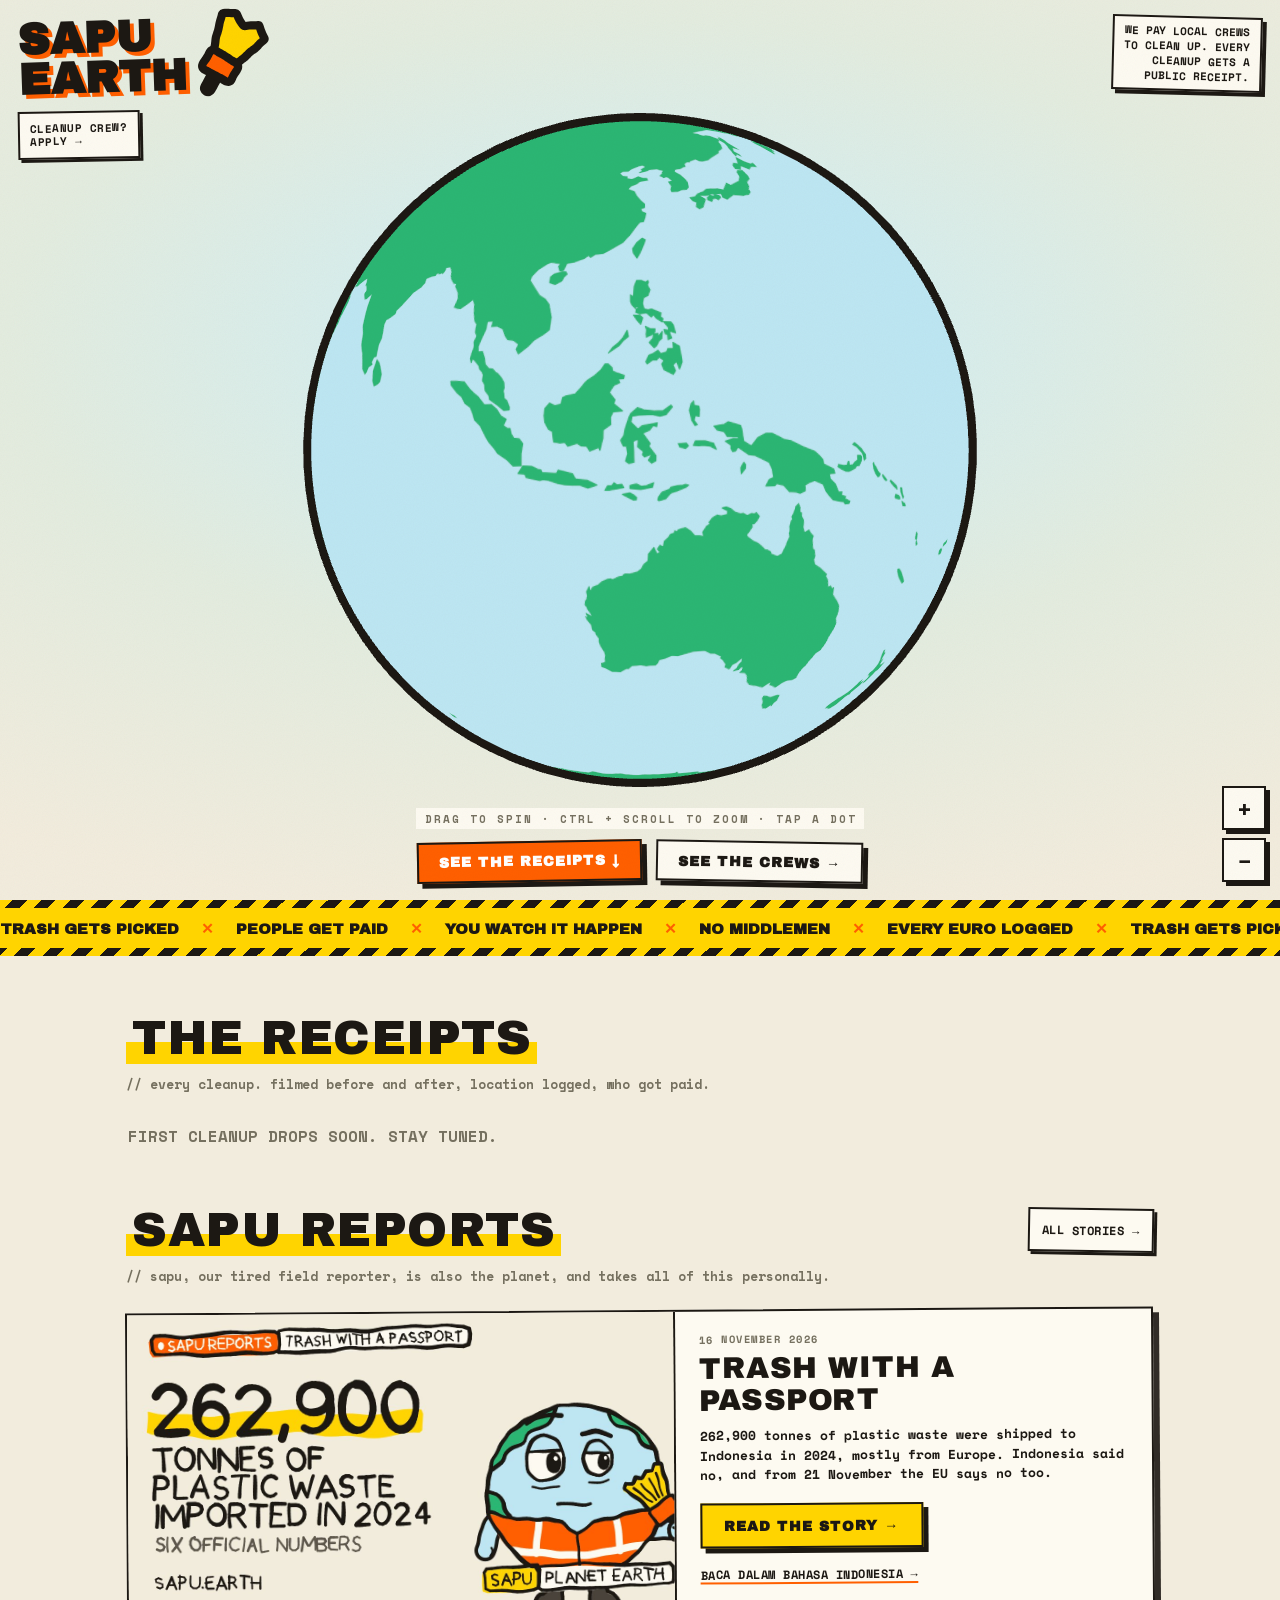
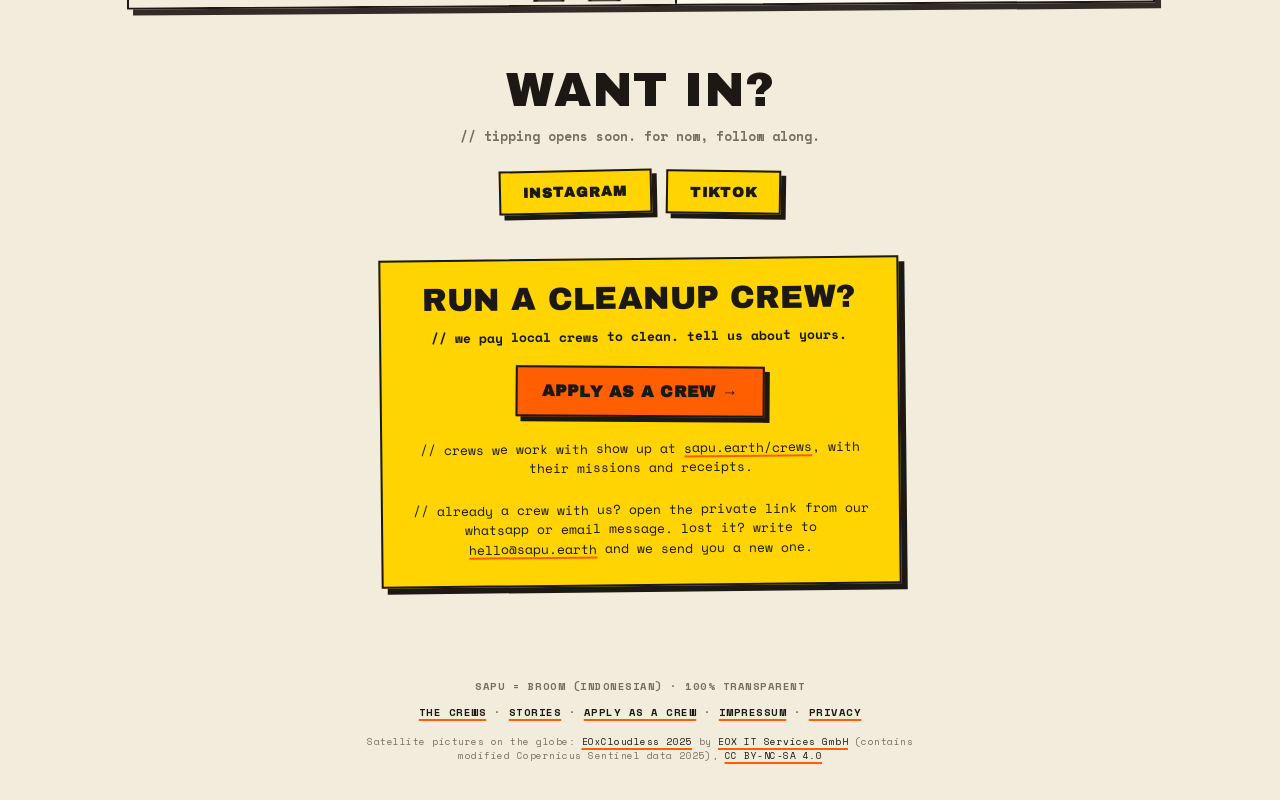
==== index.html @ a479d66e "sapu.earth as of 2026-11-19" ====
<!doctype html>
<html lang="en">
<head>
<meta charset="utf-8">
<meta name="viewport" content="width=device-width, initial-scale=1">
<title>Sapu Earth</title>
<meta name="description" content="Trash gets picked. People get paid. You watch it happen.">
<meta property="og:title" content="SAPU EARTH">
<meta property="og:description" content="Trash gets picked. People get paid. You watch it happen.">
<meta property="og:type" content="website">
<meta property="og:url" content="https://sapu.earth">
<!-- The link preview's picture (Marcus said 'Yes, build all 9' on 2026-11-16): the broom of the profile pictures, square,
     so a small card (summary). /apply/, /crews and /missions use the same file. A new picture needs a new file name:
     WhatsApp keeps a preview by its address. -->
<meta property="og:image" content="https://sapu.earth/site/social/sapu-earth-mark.png">
<meta property="og:image:width" content="1024">
<meta property="og:image:height" content="1024">
<meta property="og:image:alt" content="Sapu Earth's logo, a hand-drawn yellow broom">
<meta name="twitter:card" content="summary">
<link rel="icon" href="site/brand/sapu-sketch/favicon-32.png" sizes="32x32" type="image/png">
<link rel="icon" href="site/brand/sapu-sketch/favicon.svg" type="image/svg+xml">
<link rel="apple-touch-icon" href="site/brand/sapu-sketch/apple-touch-icon.png">
<link rel="stylesheet" href="site/fonts.css">
<link rel="stylesheet" href="site/styles.css">
</head>
<body>

<!-- ===== Screen 1: the globe IS the pitch ===== -->
<header class="hero">
  <div id="globe" aria-hidden="true"></div>

  <div class="hero-top">
    <div class="hero-brand">
      <div class="logo">SAPU<br>EARTH</div>
      <a class="crew-link" href="/apply/">CLEANUP CREW?<br>APPLY →</a>
    </div>
    <div class="tag-demo" id="demoPill" hidden>SAMPLE DATA.<br>FIRST CLEANUP SOON</div>
    <!-- What Sapu Earth does, in words on the first screen, and the page's heading (Marcus said 'Yes, build all 9' on
         2026-11-16). The words are the approved Instagram caption's. If samples ever show again, SAMPLE DATA takes this
         corner back (.pitch in site/styles.css). A space before each <br>, so the words stay apart where the line
         breaks do not count, as in the page's plain text. -->
    <h1 class="pitch">WE PAY LOCAL CREWS <br>TO CLEAN UP. EVERY <br>CLEANUP GETS A <br>PUBLIC RECEIPT.</h1>
  </div>

  <div class="hero-bottom">
    <!-- Satellite map (site/app.js, satellite map): shown while the map is, with a short credit that links to EOX's
         full credit in the footer (#credits), which the licence asks for. /impressum/#privacy says when the pictures
         load from EOX. Change them together. -->
    <div class="sat" id="satBar" hidden>
      <button type="button" class="sat-btn" id="satBack">↑ BACK TO THE GLOBE</button>
      <p class="sat-note sat-err" id="satErr" hidden>THE SATELLITE PICTURES DID NOT LOAD. TRY AGAIN LATER.</p>
      <p class="sat-credit">satellite <a href="#credits">© EOX · Copernicus Sentinel-2</a></p>
    </div>
    <p class="tap-hint" id="tapHint">drag to spin · tap a dot</p>
    <div class="legend" id="legend" hidden>
      <span id="lgOpen"><i class="mpin-tag mpin-open"><svg class="gl" viewBox="0 0 16 16" aria-hidden="true"><path d="M5 7h6c2 1.5 2.6 4.5 1.4 6.6-.5.8-1.2 1.2-2 1.2H5.6c-.8 0-1.5-.4-2-1.2C2.4 11.5 3 8.5 5 7z"/><path d="M6.6 7l.7-2h1.4l.7 2M7.3 5L5.6 3M8.7 5l1.7-2" fill="none" stroke="currentColor" stroke-width="1.6" stroke-linecap="round" stroke-linejoin="round"/></svg>#</i>OPEN</span>
      <span id="lgFunded"><i class="mpin-tag mpin-funded"><svg class="gl" viewBox="0 0 16 16" aria-hidden="true"><g transform="rotate(35 8 8)"><rect x="7.1" y=".6" width="1.8" height="8.2" rx=".9"/><path fill-rule="evenodd" d="M5.4 8.2h5.2l1.8 6.2H3.6zM5.2 9.9h5.6v.9H5.2z"/></g></svg>#</i>FUNDED</span>
      <span id="lgDot"><i class="lg-dot"></i>CLEANED</span>
    </div>
    <!-- The stats count approved receipts only. They stay hidden until there is one to count (site/app.js, stats), so the
         first screen never says 0 KG REMOVED next to a funded mission; a failed load shows ? instead (Marcus said 'Yes,
         build all 9' on 2026-11-16). -->
    <div class="stats" id="stats" hidden>
      <div class="stat"><strong data-stat="kg">0</strong><span>kg removed</span></div>
      <div class="stat"><strong data-stat="events">0</strong><span>cleanups</span></div>
      <div class="stat"><strong data-stat="paid">€0</strong><span>funded</span></div>
    </div>
    <!-- The ways on (docs/upload-flow.md, Homepage): SEE THE RECEIPTS and SEE THE CREWS in one row from the start, also
         next to the samples, without JavaScript and when the data failed to load (Marcus decided on 2026-11-11). /crews
         always answers honestly, with its own empty state while no crew is listed. On a phone each link takes two lines
         (.cue-2 in site/styles.css). SEE THE RECEIPTS goes to the top of <main> (2026-11-16): NEXT UP while a mission is
         listed, so it no longer skips the missions, and THE RECEIPTS when none is. -->
    <div class="cues">
      <a class="scroll-cue" href="#main">SEE THE <span class="cue-2">RECEIPTS&nbsp;↓</span></a>
      <a class="scroll-cue cue-crews" id="crewsCue" href="/crews">SEE THE <span class="cue-2">CREWS&nbsp;→</span></a>
    </div>
  </div>

  <div class="zoomctl">
    <button id="zin" aria-label="Zoom in">+</button>
    <button id="zout" aria-label="Zoom out">−</button>
  </div>
</header>

<!-- ===== Hazard ticker ===== -->
<div class="ticker" aria-hidden="true">
  <div class="ticker-track" id="tickerTrack">
    <span>TRASH GETS PICKED</span><span>PEOPLE GET PAID</span><span>YOU WATCH IT HAPPEN</span><span>NO MIDDLEMEN</span><span>EVERY EURO LOGGED</span>
    <span>TRASH GETS PICKED</span><span>PEOPLE GET PAID</span><span>YOU WATCH IT HAPPEN</span><span>NO MIDDLEMEN</span><span>EVERY EURO LOGGED</span>
  </div>
</div>

<!-- ===== Screen 2: receipts ===== -->
<main id="main">
  <section class="nextup" id="nextup" hidden>
    <div class="sec-head">
      <h2><mark>NEXT UP</mark></h2>
      <a class="all-link" id="nextupAll" href="/missions" hidden>ALL MISSIONS →</a>
    </div>
    <p class="sub">// dirty spots posted by local crews. funded = it happens. open = waiting for funding.</p>
    <div class="cards" id="mcards"></div>
  </section>

  <section class="receipts" id="receipts">
    <h2><mark>THE RECEIPTS</mark></h2>
    <p class="sub">// every cleanup. filmed before and after, location logged, who got paid.</p>
    <div class="cards" id="cards">
      <p class="loading">loading cleanups…</p>
    </div>
  </section>

  <!-- Sapu Reports (docs/stories.md): the newest story, so a visitor who comes from the Instagram bio link finds the
       stories here and not only in the footer (Marcus said 'Yes, add it' on 2026-11-16). Plain HTML, no script, so it
       shows with or without the receipts' data. A new story takes this card's place; ALL STORIES lists them all. -->
  <section class="reports" id="reports">
    <div class="sec-head">
      <h2><mark>SAPU REPORTS</mark></h2>
      <a class="all-link" href="/stories/">ALL STORIES →</a>
    </div>
    <p class="sub">// sapu, our tired field reporter, is also the planet, and takes all of this personally.</p>
    <article class="report">
      <a class="report-pic" href="/stories/trash-with-a-passport/"><img src="/stories/trash-with-a-passport/img/card-en.jpg" width="1200" height="630" loading="lazy" alt="262,900 tonnes of plastic waste imported in 2024. Sapu, a tired cartoon planet in a high-vis vest, looks on."></a>
      <div class="report-text">
        <p class="report-date">16 NOVEMBER 2026</p>
        <h3>TRASH WITH A PASSPORT</h3>
        <p class="report-lede">262,900 tonnes of plastic waste were shipped to Indonesia in 2024, mostly from Europe. Indonesia said no, and from 21 November the EU says no too.</p>
        <a class="btn" href="/stories/trash-with-a-passport/">READ THE STORY →</a>
        <p class="report-id"><a href="/stories/trash-with-a-passport/id/" hreflang="id" lang="id">BACA DALAM BAHASA INDONESIA →</a></p>
      </div>
    </article>
  </section>

  <section class="cta">
    <h2>WANT IN?</h2>
    <p class="sub">// tipping opens soon. for now, follow along.</p>
    <!-- Instagram first: it has the posts (Marcus said 'Yes, build all 9' on 2026-11-16, also for dropping the dashed
         TIPPING SOON box, which looked like a broken button; the line above still says tipping opens soon) -->
    <div class="socials">
      <a class="btn" href="https://www.instagram.com/sapu.earth" rel="noopener">INSTAGRAM</a>
      <a class="btn" href="https://www.tiktok.com/@sapu.earth" rel="noopener">TIKTOK</a>
    </div>
    <div class="crew-cta">
      <h3>RUN A CLEANUP CREW?</h3>
      <p>// we pay local crews to clean. tell us about yours.</p>
      <a class="btn btn-apply" href="/apply/">APPLY AS A CREW →</a>
      <p class="crew-back crew-list">// crews we work with show up at <a href="/crews">sapu.earth/crews</a>, with their missions and receipts.</p>
      <p class="crew-back">// already a crew with us? open the private link from our whatsapp or email message. lost it? write to <a href="mailto:hello@sapu.earth">hello@sapu.earth</a> and we send you a new one.</p>
    </div>
  </section>
</main>

<footer>
  <p>SAPU = BROOM (INDONESIAN) · 100% TRANSPARENT</p>
  <p class="foot-apply"><a href="/crews">THE CREWS</a><span id="footMissions" hidden> · <a href="/missions">THE MISSIONS</a></span> · <a href="/stories/">STORIES</a> · <a href="/apply/">APPLY AS A CREW</a> · <a href="/impressum/">IMPRESSUM</a> · <a href="/impressum/#privacy">PRIVACY</a></p>
  <p class="foot-credit" id="credits">Satellite pictures on the globe: <a href="https://cloudless.eox.at" rel="noopener" target="_blank">EOxCloudless 2025</a> by <a href="https://maps.eox.at" rel="noopener" target="_blank">EOX IT Services GmbH</a> (contains modified Copernicus Sentinel data 2025), <a href="https://creativecommons.org/licenses/by-nc-sa/4.0/" rel="noopener" target="_blank">CC BY-NC-SA 4.0</a></p>
</footer>

<div id="post" class="post-overlay" hidden></div>

<script src="site/vendor/globe.gl-2.32.0.min.js"></script>
<script src="site/app.js"></script>
</body>
</html>
---- site/fonts.css ----
/* Self-hosted web fonts: no page asks Google (or anyone else) for them.
   Archivo Black 400 (v23), Barlow 600 and 800 (v13), Space Mono 400 and 700 (v17), taken on 2026-11-05
   from the Google Fonts css2 API for family=Archivo+Black&family=Barlow:wght@600;800&family=Space+Mono:wght@400;700.
   The blocks are Google's, in Google's order (latin-ext before latin) with the same unicode-range, so a
   browser downloads only the files the text on the page needs. Only src points here instead.
   Keep single weights: Archivo Black exists only at 400, and the logo, stamps and links use its
   synthesized bold. A newer font version gets new file names, because browsers keep these files for hours.
   License: SIL Open Font License 1.1, see fonts/OFL-ArchivoBlack.txt, fonts/OFL-Barlow.txt and
   fonts/OFL-SpaceMono.txt. */
/* latin-ext */
@font-face {
  font-family: 'Archivo Black';
  font-style: normal;
  font-weight: 400;
  font-display: swap;
  src: url(fonts/archivo-black-v23-latin-ext-400.woff2) format('woff2');
  unicode-range: U+0100-02BA, U+02BD-02C5, U+02C7-02CC, U+02CE-02D7, U+02DD-02FF, U+0304, U+0308, U+0329, U+1D00-1DBF, U+1E00-1E9F, U+1EF2-1EFF, U+2020, U+20A0-20AB, U+20AD-20C4, U+2113, U+2C60-2C7F, U+A720-A7FF;
}
/* latin */
@font-face {
  font-family: 'Archivo Black';
  font-style: normal;
  font-weight: 400;
  font-display: swap;
  src: url(fonts/archivo-black-v23-latin-400.woff2) format('woff2');
  unicode-range: U+0000-00FF, U+0131, U+0152-0153, U+02BB-02BC, U+02C6, U+02DA, U+02DC, U+0304, U+0308, U+0329, U+2000-206F, U+20AC, U+2122, U+2191, U+2193, U+2212, U+2215, U+FEFF, U+FFFD;
}
/* vietnamese */
@font-face {
  font-family: 'Barlow';
  font-style: normal;
  font-weight: 600;
  font-display: swap;
  src: url(fonts/barlow-v13-vietnamese-600.woff2) format('woff2');
  unicode-range: U+0102-0103, U+0110-0111, U+0128-0129, U+0168-0169, U+01A0-01A1, U+01AF-01B0, U+0300-0301, U+0303-0304, U+0308-0309, U+0323, U+0329, U+1EA0-1EF9, U+20AB;
}
/* latin-ext */
@font-face {
  font-family: 'Barlow';
  font-style: normal;
  font-weight: 600;
  font-display: swap;
  src: url(fonts/barlow-v13-latin-ext-600.woff2) format('woff2');
  unicode-range: U+0100-02BA, U+02BD-02C5, U+02C7-02CC, U+02CE-02D7, U+02DD-02FF, U+0304, U+0308, U+0329, U+1D00-1DBF, U+1E00-1E9F, U+1EF2-1EFF, U+2020, U+20A0-20AB, U+20AD-20C4, U+2113, U+2C60-2C7F, U+A720-A7FF;
}
/* latin */
@font-face {
  font-family: 'Barlow';
  font-style: normal;
  font-weight: 600;
  font-display: swap;
  src: url(fonts/barlow-v13-latin-600.woff2) format('woff2');
  unicode-range: U+0000-00FF, U+0131, U+0152-0153, U+02BB-02BC, U+02C6, U+02DA, U+02DC, U+0304, U+0308, U+0329, U+2000-206F, U+20AC, U+2122, U+2191, U+2193, U+2212, U+2215, U+FEFF, U+FFFD;
}
/* vietnamese */
@font-face {
  font-family: 'Barlow';
  font-style: normal;
  font-weight: 800;
  font-display: swap;
  src: url(fonts/barlow-v13-vietnamese-800.woff2) format('woff2');
  unicode-range: U+0102-0103, U+0110-0111, U+0128-0129, U+0168-0169, U+01A0-01A1, U+01AF-01B0, U+0300-0301, U+0303-0304, U+0308-0309, U+0323, U+0329, U+1EA0-1EF9, U+20AB;
}
/* latin-ext */
@font-face {
  font-family: 'Barlow';
  font-style: normal;
  font-weight: 800;
  font-display: swap;
  src: url(fonts/barlow-v13-latin-ext-800.woff2) format('woff2');
  unicode-range: U+0100-02BA, U+02BD-02C5, U+02C7-02CC, U+02CE-02D7, U+02DD-02FF, U+0304, U+0308, U+0329, U+1D00-1DBF, U+1E00-1E9F, U+1EF2-1EFF, U+2020, U+20A0-20AB, U+20AD-20C4, U+2113, U+2C60-2C7F, U+A720-A7FF;
}
/* latin */
@font-face {
  font-family: 'Barlow';
  font-style: normal;
  font-weight: 800;
  font-display: swap;
  src: url(fonts/barlow-v13-latin-800.woff2) format('woff2');
  unicode-range: U+0000-00FF, U+0131, U+0152-0153, U+02BB-02BC, U+02C6, U+02DA, U+02DC, U+0304, U+0308, U+0329, U+2000-206F, U+20AC, U+2122, U+2191, U+2193, U+2212, U+2215, U+FEFF, U+FFFD;
}
/* vietnamese */
@font-face {
  font-family: 'Space Mono';
  font-style: normal;
  font-weight: 400;
  font-display: swap;
  src: url(fonts/space-mono-v17-vietnamese-400.woff2) format('woff2');
  unicode-range: U+0102-0103, U+0110-0111, U+0128-0129, U+0168-0169, U+01A0-01A1, U+01AF-01B0, U+0300-0301, U+0303-0304, U+0308-0309, U+0323, U+0329, U+1EA0-1EF9, U+20AB;
}
/* latin-ext */
@font-face {
  font-family: 'Space Mono';
  font-style: normal;
  font-weight: 400;
  font-display: swap;
  src: url(fonts/space-mono-v17-latin-ext-400.woff2) format('woff2');
  unicode-range: U+0100-02BA, U+02BD-02C5, U+02C7-02CC, U+02CE-02D7, U+02DD-02FF, U+0304, U+0308, U+0329, U+1D00-1DBF, U+1E00-1E9F, U+1EF2-1EFF, U+2020, U+20A0-20AB, U+20AD-20C4, U+2113, U+2C60-2C7F, U+A720-A7FF;
}
/* latin */
@font-face {
  font-family: 'Space Mono';
  font-style: normal;
  font-weight: 400;
  font-display: swap;
  src: url(fonts/space-mono-v17-latin-400.woff2) format('woff2');
  unicode-range: U+0000-00FF, U+0131, U+0152-0153, U+02BB-02BC, U+02C6, U+02DA, U+02DC, U+0304, U+0308, U+0329, U+2000-206F, U+20AC, U+2122, U+2191, U+2193, U+2212, U+2215, U+FEFF, U+FFFD;
}
/* vietnamese */
@font-face {
  font-family: 'Space Mono';
  font-style: normal;
  font-weight: 700;
  font-display: swap;
  src: url(fonts/space-mono-v17-vietnamese-700.woff2) format('woff2');
  unicode-range: U+0102-0103, U+0110-0111, U+0128-0129, U+0168-0169, U+01A0-01A1, U+01AF-01B0, U+0300-0301, U+0303-0304, U+0308-0309, U+0323, U+0329, U+1EA0-1EF9, U+20AB;
}
/* latin-ext */
@font-face {
  font-family: 'Space Mono';
  font-style: normal;
  font-weight: 700;
  font-display: swap;
  src: url(fonts/space-mono-v17-latin-ext-700.woff2) format('woff2');
  unicode-range: U+0100-02BA, U+02BD-02C5, U+02C7-02CC, U+02CE-02D7, U+02DD-02FF, U+0304, U+0308, U+0329, U+1D00-1DBF, U+1E00-1E9F, U+1EF2-1EFF, U+2020, U+20A0-20AB, U+20AD-20C4, U+2113, U+2C60-2C7F, U+A720-A7FF;
}
/* latin */
@font-face {
  font-family: 'Space Mono';
  font-style: normal;
  font-weight: 700;
  font-display: swap;
  src: url(fonts/space-mono-v17-latin-700.woff2) format('woff2');
  unicode-range: U+0000-00FF, U+0131, U+0152-0153, U+02BB-02BC, U+02C6, U+02DA, U+02DC, U+0304, U+0308, U+0329, U+2000-206F, U+20AC, U+2122, U+2191, U+2193, U+2212, U+2215, U+FEFF, U+FFFD;
}
---- site/styles.css ----
/* ===== SAPU EARTH: daylight paper x hi-vis x thermal receipt ===== */
/* No glass. No glow. Hard shadows, solid borders, paper and tape. */
:root {
  --page: #f2ecdd;     /* warm paper page */
  --paper: #fdfaf1;    /* receipt / chip paper */
  --ink: #1c1813;
  --dim: #75705f;
  --hivis: #ff5f00;    /* safety orange */
  --tape: #ffd400;     /* hazard yellow */
  --clean: #007a3d;    /* safety green: a cleaned spot (site/app.js CLEAN) */
  --sky: #cdeef7;      /* daylight tint behind the planet */
  --rule: #d8d0bb;     /* dashed receipt rules */
  --font-display: "Archivo Black", "Arial Black", sans-serif;
  --font-body: "Barlow", system-ui, sans-serif;
  --font-mono: "Space Mono", ui-monospace, monospace;
  /* Paper, never darkened (Marcus said 'Yes, build all 9' on 2026-11-16): a browser that darkens websites by itself
     (Chrome's auto dark on Android) turned the ink text on the yellow buttons white, about 1.4:1. Every page loads
     this file. */
  color-scheme: only light;
}
* { box-sizing: border-box; margin: 0; padding: 0; }
html { scroll-behavior: smooth; }
body {
  background: var(--page);
  color: var(--ink);
  font-family: var(--font-body);
  font-weight: 600;
  overflow-x: hidden;
}
/* print grain over everything */
body::after {
  content: ""; position: fixed; inset: 0; z-index: 2147483647; pointer-events: none;
  opacity: .05; mix-blend-mode: multiply;
  background-image: url('data:image/svg+xml,<svg xmlns="http://www.w3.org/2000/svg" width="140" height="140"><filter id="n"><feTurbulence type="fractalNoise" baseFrequency="0.9" numOctaves="2"/></filter><rect width="140" height="140" filter="url(%23n)"/></svg>');
}
h1, h2 { font-family: var(--font-display); font-weight: 400; letter-spacing: .5px; }

/* ===== hero ===== */
.hero {
  position: relative; height: 100vh; height: 100svh; min-height: 540px; overflow: hidden;
  background: radial-gradient(ellipse 90% 65% at 50% 38%, var(--sky) 0%, #e3ecdf 55%, var(--page) 100%);
}
/* isolation: the mission tags' z-indexes (globe.gl sets 1..N by depth) stay inside the globe,
   so the zoom buttons, stats and SEE THE RECEIPTS always draw above them and get the taps.
   touch-action: a finger on a mission tag acts as on the planet (site/app.js, one finger on the globe): a swipe up
   or down scrolls the page, a drag across holds the planet, where the browser took the drag for itself before */
#globe { position: absolute; inset: 0; isolation: isolate; touch-action: pan-y; }
#globe canvas { outline: none; }

.hero-top {
  position: absolute; top: 0; left: 0; right: 0; z-index: 2;
  display: flex; align-items: flex-start; justify-content: space-between; gap: 12px;
  padding: max(16px, env(safe-area-inset-top)) 18px 0;
  pointer-events: none;
}
.logo {
  font-family: var(--font-display);
  font-size: clamp(26px, 6vw, 44px);
  line-height: .92;
  color: var(--ink);
  text-shadow: 4px 4px 0 var(--hivis);
  transform: rotate(-2deg);
}
/* The broom leans on the title, on the homepage and on the small title of every other page: the same broom as the
   tab icon, so the page shows its logo too. CSS draws it, so the title still reads "SAPU EARTH" to a screen reader and
   no page changes. brand/sapu-sketch/broom.svg is the small mark cut to its drawing (824 x 996). Width and height are
   both set, so it needs no aspect-ratio (Safari before 15). */
.logo { position: relative; display: inline-block; padding-right: 1.9em; }
.logo::after {
  content: ""; position: absolute; right: 0; bottom: -.04em;
  width: 1.655em; height: 2em;
  background: url("brand/sapu-sketch/broom.svg") no-repeat center / contain;
}
/* On a phone narrower than 360 px the title stands alone, as it did before the broom: there the broom would push the
   language switch of the crew pages (/apply/, /upload/) off the screen and wrap the SAMPLE DATA note to a third line. */
@media (max-width: 359px) {
  .logo { padding-right: 0; }
  .logo::after { display: none; }
}
/* the way in for crews, on the first screen: under the logo, above the globe */
.hero-brand { display: flex; flex-direction: column; align-items: flex-start; gap: 14px; }
.crew-link {
  pointer-events: auto; display: inline-block;
  font-family: var(--font-mono); font-size: 11px; font-weight: 700; letter-spacing: .5px; line-height: 1.2;
  color: var(--ink); text-decoration: none;
  background: var(--paper); border: 2px solid var(--ink); box-shadow: 3px 3px 0 var(--ink);
  padding: 9px 10px; transform: rotate(-1deg);
}
.crew-link:hover, .crew-link:focus-visible { background: var(--tape); }
.crew-link:focus-visible { outline: 3px solid var(--ink); outline-offset: 3px; }
.tag-demo {
  font-family: var(--font-mono); font-size: 11px; font-weight: 700; line-height: 1.35;
  text-align: right; color: var(--ink);
  background: var(--tape); border: 2px solid var(--ink);
  box-shadow: 4px 4px 0 var(--ink);
  padding: 6px 10px; transform: rotate(1.5deg);
}
/* What Sapu Earth does, as the page's h1, where SAMPLE DATA stood (index.html; Marcus said 'Yes, build all 9' on
   2026-11-16): the same small box and tilt, on paper. While SAMPLE DATA shows, it has the corner. */
.pitch {
  margin: 0; font-family: var(--font-mono); font-size: 11px; font-weight: 700; letter-spacing: 0; line-height: 1.35;
  text-align: right; color: var(--ink);
  background: var(--paper); border: 2px solid var(--ink);
  box-shadow: 4px 4px 0 var(--ink);
  padding: 6px 10px; transform: rotate(1.5deg);
}
#demoPill:not([hidden]) ~ .pitch { display: none; }
/* solid boxes over the globe, as the stats and the legend: a tap on them never reaches a tag or dot hidden underneath
   (the hero's top takes no taps, and a click on the pitch's words opened mission #2's tag behind it, 2026-11-17) */
.tag-demo, .pitch { pointer-events: auto; }

.hero-bottom {
  position: absolute; left: 0; right: 0; bottom: 0; z-index: 2;
  display: flex; flex-direction: column; align-items: center; gap: 12px;
  padding: 0 14px max(18px, env(safe-area-inset-bottom));
  pointer-events: none;
}
/* The tap hint stands on a strip of paper, so the globe's outline passes behind its words, never through them. The
   outline's place follows the hero's height and the stack's does not, so no one place for the hint is clear of it at
   every size (measured on 2026-11-17 from 320x460 to 2560x1600: with the stats row hidden the outline crossed it on
   short phones and laptops, with the row shown on tall phones, tablets and big screens). On paper the grey words also
   read where they lie on the green land. It still takes no taps, so a drag that starts on it spins the globe; a
   mission tag that meets it fades (tidy in site/app.js) and a receipt's dot under it takes no click there (onStrip),
   so a click on its words opens nothing hidden under it. The right padding is less by the letter-spacing after the
   last letter. Below 360 px wide the letters stand closer, so it keeps to one line (it left PIN alone on a second line
   at 320 px). With a mouse the hint is longer (⌘ + SCROLL TO ZOOM, or CTRL + ...), so in a narrow window its letters
   stand closer sooner: one line from 349 px wide with ⌘ and from 370 px with CTRL. Should it wrap all the same (a
   larger text setting), it wraps only after a dot (app.js keeps each part's words together), as evenly as the dots
   allow. */
.tap-hint {
  font-family: var(--font-mono); font-size: 11px; font-weight: 700; letter-spacing: 2px; text-transform: uppercase; color: var(--dim); text-align: center;
  background: var(--paper); padding: 3px 7px 2px 9px; text-wrap: balance;
}
@media (max-width: 400px) { .tap-hint { letter-spacing: 1px; padding-right: 8px; } }
@media (max-width: 359px) { .tap-hint { letter-spacing: 0; padding-right: 9px; } }
@media (pointer: fine) and (max-width: 469px) { .tap-hint { letter-spacing: 1px; padding-right: 8px; } }
@media (pointer: fine) and (max-width: 421px) { .tap-hint { letter-spacing: 0; padding-right: 9px; } }
/* solid boxes over the globe: a tap on them never reaches a tag or dot hidden underneath. Each stat is a box of its
   own: the gaps between them are the globe's, so a dot seen there is there to tap (site/app.js, hidden) */
.hero-bottom .legend, .hero-bottom .stat { pointer-events: auto; }
.stats { display: flex; gap: 10px; width: 100%; max-width: 560px; }
.stats[hidden] { display: none; }
/* Above 640 px wide + and - stand at the bottom right, beside the stats row. Up to 700 px wide the row keeps 112 px
   narrower than its room, so its third stat ends clear of + and of its reach (at 641 px + covered 17 px of it, 2026-11-18) */
@media (min-width: 641px) {
  .stats { max-width: min(560px, calc(100% - 112px)); }
}
.stat {
  flex: 1; text-align: center; padding: 10px 6px 11px;
  background: var(--paper); border: 2px solid var(--ink);
  box-shadow: 4px 4px 0 rgba(28, 24, 19, .9);
}
.stat strong { display: block; font-family: var(--font-display); font-size: clamp(19px, 5.5vw, 32px); color: var(--hivis); line-height: 1.1; }
.stat span { font-family: var(--font-mono); font-size: 10px; font-weight: 700; letter-spacing: 1px; text-transform: uppercase; color: var(--dim); }
.scroll-cue {
  pointer-events: auto; text-decoration: none;
  font-family: var(--font-display); font-size: 14px; letter-spacing: 1px;
  color: #fff; background: var(--hivis);
  border: 2px solid var(--ink); box-shadow: 5px 5px 0 var(--ink);
  padding: 11px 20px 10px; transform: rotate(-1deg);
  transition: transform .1s ease, box-shadow .1s ease;
}
.scroll-cue:hover { transform: rotate(-1deg) translate(-2px, -2px); box-shadow: 7px 7px 0 var(--ink); }
.scroll-cue:active { transform: rotate(-1deg) translate(2px, 2px); box-shadow: 2px 2px 0 var(--ink); }
/* SEE THE RECEIPTS and SEE THE CREWS in one row (.cues in index.html), on the first screen from the start, the samples
   included. Both are .scroll-cue, so they step aside on the satellite map with the other boxes; the second is paper,
   tilted the other way, so the first screen keeps one loud button. On a phone each takes two lines. */
.cues { display: flex; justify-content: center; align-items: stretch; gap: 14px; max-width: 100%; }
.cues .scroll-cue { text-align: center; }
.cues .scroll-cue:focus-visible { outline: 3px solid var(--ink); outline-offset: 3px; }
.cue-crews { color: var(--ink); background: var(--paper); transform: rotate(1deg); }
.cue-crews:hover { background: var(--tape); transform: rotate(1deg) translate(-2px, -2px); }
.cue-crews:active { transform: rotate(1deg) translate(2px, 2px); }
@media (max-width: 479px) {
  .cues .scroll-cue { line-height: 1.15; padding: 9px 16px 8px; }
  .cues .cue-2 { display: block; }
}
/* the two-line row is 13 px taller than SEE THE RECEIPTS on one line: on a short phone (320x568) the boxes above it stand
   8 px apart instead of 12, so the tap hint keeps clear of the zoom buttons */
@media (max-width: 479px) and (max-height: 600px) {
  .hero-bottom { gap: 8px; }
}

/* ===== hazard ticker ===== */
.ticker {
  overflow: hidden; background: var(--tape); padding: 10px 0;
  border-top: 8px solid; border-bottom: 8px solid;
  border-image: repeating-linear-gradient(-45deg, var(--ink) 0 10px, var(--tape) 10px 20px) 8;
}
.ticker-track {
  display: inline-flex; gap: 0; white-space: nowrap;
  animation: slide 26s linear infinite;
  font-family: var(--font-display); font-size: 15px; color: var(--ink);
}
.ticker-track span { display: inline-block; }
.ticker-track span::after { content: "✕"; margin: 0 22px; color: var(--hivis); }
@keyframes slide { from { transform: translateX(0); } to { transform: translateX(-50%); } }

/* ===== receipts ===== */
main { max-width: 1060px; margin: 0 auto; padding: 56px 16px 24px; }
.receipts h2, .nextup h2, .reports h2, .cta h2 { font-size: clamp(30px, 6.5vw, 48px); color: var(--ink); }
.receipts h2 mark, .nextup h2 mark, .reports h2 mark { background: linear-gradient(0deg, var(--tape) 0 42%, transparent 42%); color: var(--ink); padding: 0 6px; }
.nextup { margin-bottom: 36px; }
/* NEXT UP's head: the title, and ALL MISSIONS once its cards are real (site/app.js, the ways on), a paper tag like the
   crew link on the first screen */
.sec-head { display: flex; flex-wrap: wrap; align-items: center; justify-content: space-between; gap: 10px 16px; }
.all-link {
  display: inline-flex; align-items: center; min-height: 44px; padding: 0 12px;
  font-family: var(--font-mono); font-size: 12px; font-weight: 700; letter-spacing: .5px; color: var(--ink); text-decoration: none;
  background: var(--paper); border: 2px solid var(--ink); box-shadow: 3px 3px 0 var(--ink); transform: rotate(1deg);
}
.all-link[hidden] { display: none; }
.all-link:hover, .all-link:focus-visible { background: var(--tape); }
.all-link:focus-visible { outline: 3px solid var(--ink); outline-offset: 3px; }
.sub { font-family: var(--font-mono); font-size: 13px; font-weight: 700; color: var(--dim); margin: 10px 0 24px; }
.cards {
  display: flex; gap: 20px; overflow-x: auto; padding: 6px 2px 26px;
  scroll-snap-type: x mandatory; -webkit-overflow-scrolling: touch;
}
.cards::-webkit-scrollbar { height: 8px; }
.cards::-webkit-scrollbar-thumb { background: #c9c0a8; }
.loading { font-family: var(--font-mono); font-weight: 700; color: var(--dim); }

/* --- the receipt --- */
.card {
  position: relative; flex: 0 0 262px; scroll-snap-align: start;
  background: var(--paper); color: var(--ink);
  font-family: var(--font-mono);
  border: 1px solid #e3dcc6;
  box-shadow: 6px 6px 0 rgba(28, 24, 19, .9);
  transform: rotate(-.6deg);
  margin-bottom: 12px;
  cursor: pointer;
}
.card:nth-child(even) { transform: rotate(.7deg); }
.card:hover { transform: rotate(0) translateY(-3px); }
/* perforated sawtooth bottom */
.card::after {
  content: ""; position: absolute; left: 0; right: 0; bottom: -9px; height: 10px;
  background:
    linear-gradient(135deg, var(--paper) 50%, transparent 50%) 0 0 / 14px 10px repeat-x,
    linear-gradient(-135deg, var(--paper) 50%, transparent 50%) 7px 0 / 14px 10px repeat-x;
}
.card.flash { outline: 4px solid var(--hivis); outline-offset: 3px; }

.r-head {
  text-align: center; padding: 12px 12px 8px;
  font-weight: 700; font-size: 14px; letter-spacing: 2px;
}
.r-head span { display: block; font-size: 9.5px; letter-spacing: 3px; color: var(--dim); margin-top: 2px; }

.ba { display: grid; grid-template-columns: 1fr 1fr; height: 128px; border-top: 2px dashed var(--rule); border-bottom: 2px dashed var(--rule); }
.ba > div { position: relative; overflow: hidden; }
.ba img { width: 100%; height: 100%; object-fit: cover; display: block; filter: saturate(.9) contrast(1.05); }
.ba .ph {
  width: 100%; height: 100%; display: grid; place-items: center;
  background: repeating-linear-gradient(45deg, #ece5d2 0 8px, #e2dac4 8px 16px);
  color: #9a927c; font-size: 9px; font-weight: 700; letter-spacing: 1px;
}
.ba .b { border-right: 2px dashed var(--rule); }
.ba .tag {
  position: absolute; bottom: 6px; left: 50%; transform: translateX(-50%);
  font-size: 9px; font-weight: 700; letter-spacing: 2px; padding: 2px 7px;
  background: var(--ink); color: var(--paper);
}

.r-rows { padding: 10px 14px 4px; font-size: 12px; }
.r-rows > div { display: flex; justify-content: space-between; gap: 8px; padding: 3px 0; }
.r-rows dt { color: var(--dim); font-weight: 400; white-space: nowrap; }
.r-rows dt::after { content: " ·············"; letter-spacing: -1px; color: var(--rule); }
.r-rows dd { font-weight: 700; text-align: right; }
.r-total { border-top: 2px dashed var(--rule); margin-top: 6px; padding-top: 7px !important; font-size: 15px; }
.r-total dd { color: var(--hivis); }
.r-rows .r-sub { padding-left: 12px; font-size: 11px; }
.r-rows .r-sub dt::after { content: " ·······"; }
/* a mission receipt's crew numbers in local money, set apart from the euro rows */
.r-rows .r-local { border-top: 1px dashed var(--rule); margin-top: 4px; padding-top: 6px; }
.r-rows .r-total + .r-local { border-top: 0; margin-top: 0; padding-top: 3px; }
/* NEXT UP cards and mission posts (mMoney in site/app.js): a short leader on the total row, so ASKING IDR 3,000,000 fits
   a 262 px card on one line, and a money amount that does not fit next to its label goes under it, on the right */
.mcard .r-total dt::after, .mpost .r-total dt::after { content: " ····"; }
.mcard .r-total, .mcard .r-sub, .mpost .r-total, .mpost .r-sub { flex-wrap: wrap; }
.mcard .r-total dd, .mcard .r-sub dd, .mpost .r-total dd, .mpost .r-sub dd { margin-left: auto; }

.r-note { text-align: center; font-size: 10px; font-weight: 700; letter-spacing: 1px; padding: 8px 10px 2px; }
.barcode {
  height: 30px; margin: 10px 18px 4px;
  background: repeating-linear-gradient(90deg, var(--ink) 0 2px, transparent 2px 5px, var(--ink) 5px 6px, transparent 6px 11px, var(--ink) 11px 14px, transparent 14px 17px);
}
.r-id { text-align: center; font-size: 9px; letter-spacing: 2px; color: var(--dim); padding-bottom: 14px; }

/* A receipt card's stamp sits on the photos, clear of the BEFORE and AFTER tags at their foot (2026-11-16: at 148 px they
   cut through it) and of ▶ VIDEO and MISSION #12 at their head (at 96 px its corner touched ▶ VIDEO; 102 px leaves about
   5 px to ▶ VIDEO and 12 px to BEFORE on the 262 px card). NEXT UP cards and posts set their own top. */
.stamp {
  position: absolute; top: 102px; left: 50%; z-index: 1;
  transform: translateX(-50%) rotate(-11deg);
  font-family: var(--font-display); font-size: 20px; letter-spacing: 2px;
  color: var(--hivis); border: 3px solid var(--hivis); padding: 2px 10px;
  opacity: .9; mix-blend-mode: multiply;
}
.stamp-ok { color: #1a7a3a; border-color: #1a7a3a; }
.stamp-open { color: var(--ink); border-color: var(--ink); border-style: dashed; }

/* --- a mission: a receipt for a cleanup that has not happened yet --- */
.mcard::before {
  content: ""; display: block; height: 8px;
  background: repeating-linear-gradient(-45deg, var(--ink) 0 8px, var(--tape) 8px 16px);
}
.mcard-funded::before { background: var(--ink); }
.m-head { font-family: var(--font-display); font-weight: 400; font-size: 22px; letter-spacing: 1px; line-height: 1.1; }
.m-head span { font-family: var(--font-mono); font-weight: 700; margin-top: 4px; }
.ba-now { grid-template-columns: 1fr; }
.ba-now .tag { left: 8px; transform: none; }
.mcard .stamp { top: 150px; left: auto; right: 10px; transform: rotate(-9deg); }
.m-task {
  font-size: 11px; line-height: 1.4; padding: 6px 14px 0; color: var(--ink);
  white-space: pre-wrap; overflow-wrap: anywhere;
  display: -webkit-box; -webkit-line-clamp: 3; -webkit-box-orient: vertical; overflow: hidden;
}
.mis-tag {
  position: absolute; top: 60px; left: 8px; z-index: 2;
  font-size: 9px; font-weight: 700; letter-spacing: 1.5px; padding: 3px 7px;
  background: var(--tape); color: var(--ink); border: 2px solid var(--ink);
}

/* ===== Sapu Reports: the newest story (docs/stories.md), on paper like the receipts. Its share picture on top on a
   phone, beside the words on a wider screen. WANT IN? follows it (the three steps that stood here went on 2026-11-16;
   their promise, filmed and located, is in THE RECEIPTS' line). ===== */
.reports { margin: 30px 0 48px; }
.report {
  display: grid; background: var(--paper); color: var(--ink);
  border: 2px solid var(--ink); box-shadow: 6px 6px 0 rgba(28, 24, 19, .9);
  transform: rotate(-.4deg);
}
.report-pic { display: block; border-bottom: 2px solid var(--ink); }
.report-pic img { display: block; width: 100%; height: auto; }
.report-pic:focus-visible { outline: 3px solid var(--ink); outline-offset: 3px; }
.report-text { padding: 16px 18px 20px; font-family: var(--font-mono); }
.report-date { font-size: 10.5px; font-weight: 700; letter-spacing: 1.5px; color: var(--dim); }
.report h3 { font-family: var(--font-display); font-weight: 400; font-size: clamp(22px, 5.5vw, 30px); line-height: 1.05; letter-spacing: .5px; margin: 6px 0 10px; }
.report-lede { font-size: 13px; line-height: 1.5; margin-bottom: 18px; }
.report-id { margin-top: 18px; font-size: 12px; font-weight: 700; letter-spacing: .5px; }
.report-id a { color: var(--ink); text-decoration-color: var(--hivis); text-decoration-thickness: 2px; text-underline-offset: 3px; }
@media (min-width: 900px) {
  .report { grid-template-columns: 1.15fr 1fr; }
  /* when the words stand taller than the picture, the picture's own paper (PAPER in sapu-sketch.html) fills the column */
  .report-pic { display: flex; align-items: center; background: #f2ecdd; border-bottom: 0; border-right: 2px solid var(--ink); }
  .report-text { align-self: center; padding: 20px 24px; }
}

/* ===== cta / footer ===== */
.cta { text-align: center; padding: 10px 0 48px; }
.socials { display: flex; flex-wrap: wrap; gap: 14px; justify-content: center; }
.btn {
  text-decoration: none; display: inline-block;
  font-family: var(--font-display); font-size: 14px; letter-spacing: 1px;
  color: var(--ink); background: var(--tape);
  border: 2px solid var(--ink); box-shadow: 5px 5px 0 var(--ink);
  padding: 13px 22px 12px;
  transition: transform .1s ease, box-shadow .1s ease;
}
.btn:nth-child(1) { transform: rotate(-1.2deg); }
.btn:nth-child(2) { transform: rotate(.8deg); }
.btn:hover { transform: translate(-2px, -2px); box-shadow: 7px 7px 0 var(--ink); }
footer { text-align: center; padding: 20px 16px 38px; }
footer p { font-family: var(--font-mono); font-size: 10.5px; font-weight: 700; letter-spacing: 1.5px; color: var(--dim); }
footer .foot-apply { margin-top: 10px; }
/* EOX's credit for the satellite pictures; the map's own line (.sat-credit) links here */
footer .foot-credit { margin: 14px auto 0; max-width: 560px; font-size: 9.5px; letter-spacing: .5px; line-height: 1.5; font-weight: 400; }
footer a { color: var(--ink); text-decoration-color: var(--hivis); text-decoration-thickness: 2px; text-underline-offset: 3px; }
/* with THE MISSIONS in the line (site/app.js, the ways on) a phone would break APPLY AS A CREW in two: each link keeps to
   one line then. While it is hidden the line wraps as it always did. */
footer .foot-apply:has(#footMissions:not([hidden])) a { white-space: nowrap; }

/* ===== partner crew call to action ===== */
.crew-cta {
  max-width: 520px; margin: 44px auto 0; padding: 22px 16px 26px;
  background: var(--tape); border: 2px solid var(--ink); box-shadow: 6px 6px 0 var(--ink);
  transform: rotate(-.6deg);
}
.crew-cta h3 { font-family: var(--font-display); font-weight: 400; font-size: clamp(22px, 6vw, 32px); line-height: 1.05; letter-spacing: .5px; color: var(--ink); }
.crew-cta p { font-family: var(--font-mono); font-size: 13px; font-weight: 700; color: var(--ink); margin: 10px 0 20px; }
.btn.btn-apply { background: var(--hivis); color: var(--ink); font-size: 16px; padding: 15px 24px 14px; transform: rotate(1deg); }
.btn.btn-apply:hover { transform: rotate(1deg) translate(-2px, -2px); }
.crew-cta .crew-back { font-weight: 400; margin: 22px 0 0; line-height: 1.5; }
.crew-cta .crew-back a { color: var(--ink); text-decoration-color: var(--hivis); text-decoration-thickness: 2px; text-underline-offset: 3px; }

/* ===== zoom buttons ===== */
/* only the buttons take taps, each with a reach 4 px past its edge (.zoomctl button::after), which meets the other's
   about the middle of the gap between them: a finger just beside one still presses it (site/app.js, hidden) */
.zoomctl {
  position: absolute; right: 14px; bottom: max(18px, env(safe-area-inset-bottom)); z-index: 3;
  display: flex; flex-direction: column; gap: 8px; pointer-events: none;
}
@media (max-width: 640px) {
  .zoomctl { bottom: auto; top: 44%; right: 10px; }
}
.zoomctl button {
  pointer-events: auto; width: 44px; height: 44px; font-family: var(--font-display); font-size: 20px;
  color: var(--ink); background: var(--paper);
  border: 2px solid var(--ink); box-shadow: 4px 4px 0 var(--ink); cursor: pointer;
  transition: transform .1s ease, box-shadow .1s ease;
}
.zoomctl button:hover { transform: translate(-1px, -1px); box-shadow: 5px 5px 0 var(--ink); }
/* A button's reach: 4 px past its edge, its shadow included. With the gap between + and - taking no taps, Chrome no
   longer gave a finger in the gap or just beside a button to the button (Chrome, 2026-11-18). */
.zoomctl button, .sat-btn { position: relative; }
.zoomctl button::after, .sat-btn::after { content: ""; position: absolute; inset: -6px; }
.zoomctl button:active { transform: translate(2px, 2px); box-shadow: 1px 1px 0 var(--ink); }
/* "ctrl + scroll to zoom" (⌘ on a Mac): shows for a moment when a plain wheel scrolls the page over the globe */
.wheel-hint {
  position: absolute; left: 50%; top: 50%; z-index: 2;
  transform: translate(-50%, -50%) rotate(-1deg);
  font-family: var(--font-mono); font-size: 12px; font-weight: 700; letter-spacing: 1.5px; text-transform: uppercase;
  white-space: nowrap; color: var(--ink); background: var(--paper);
  border: 2px solid var(--ink); box-shadow: 4px 4px 0 var(--ink); padding: 8px 12px 7px;
  pointer-events: none; opacity: 0; transition: opacity .2s ease;
  -webkit-user-select: none; user-select: none; /* unseen, its words joined a long press's selection on a mission tag (iOS) */
}
.wheel-hint.on { opacity: 1; }

/* ===== satellite map (site/app.js, satellite map) ===== */
/* Behind the globe canvas inside #globe (its stacking context): the canvas fades out over it. Tiles are placed by
   a transform from their corners; marks are receipts (green dot, then a see-through area) and mission areas.
   The background, for tiles still on their way, is about the colour of the sea in the pictures. */
.satmap { position: absolute; inset: 0; z-index: -1; overflow: hidden; pointer-events: none; background: #1c3448; }
.satmap[hidden] { display: none; }
.sat-tiles { position: absolute; inset: 0; z-index: 0; }   /* the tiles' levels stack in here, under the marks */
.sat-tile { position: absolute; left: 0; top: 0; opacity: 0; transition: opacity .3s ease; }
.sat-tile.on { opacity: 1; }
.sat-tile.now { transition: none; }   /* a picture the browser already had: no fade (site/app.js, pump) */
.sat-tile i { position: absolute; left: 0; top: 0; transform-origin: 0 0; background-size: 256px 256px; background-repeat: no-repeat; }
.sat-pt, .sat-ms { position: absolute; left: 0; top: 0; border-radius: 50%; }
.sat-pt { box-sizing: content-box; border: 2px solid #fff; background: var(--clean); box-shadow: 0 0 0 1.5px rgba(28, 24, 19, .85); }
.sat-ms { border: 2px dashed var(--ink); background: rgba(255, 212, 0, .3); }
.sat-ms-funded { border-color: var(--tape); background: rgba(28, 24, 19, .3); }
/* BACK TO THE GLOBE and EOX's credit, while the map shows. Only the boxes take taps: the bar is wider than its button,
   and the credit's words stand on the map, so a mark seen beside them is there to tap (site/app.js, hidden); the
   button reaches 4 px past its edge (.sat-btn::after, with the zoom buttons) */
.sat { pointer-events: none; display: flex; flex-direction: column; align-items: center; gap: 6px; max-width: 560px; }
.sat-btn, .sat-note, .sat-credit a { pointer-events: auto; }
.sat[hidden], .sat-note[hidden] { display: none; }
.sat-btn {
  min-height: 44px; padding: 10px 16px 9px; cursor: pointer;
  font-family: var(--font-display); font-size: 13px; letter-spacing: 1px; color: var(--ink);
  background: var(--tape); border: 2px solid var(--ink); box-shadow: 4px 4px 0 var(--ink); transform: rotate(-1deg);
  transition: transform .1s ease, box-shadow .1s ease;
}
.sat-btn:hover { transform: rotate(-1deg) translate(-1px, -1px); box-shadow: 5px 5px 0 var(--ink); }
.sat-btn:active { transform: rotate(-1deg) translate(2px, 2px); box-shadow: 1px 1px 0 var(--ink); }
.sat-btn:focus-visible { outline: 3px solid var(--ink); outline-offset: 3px; }
.sat-note {
  font-family: var(--font-mono); font-size: 10px; font-weight: 700; line-height: 1.35; text-align: center; color: var(--ink);
  background: rgba(253, 250, 241, .88); padding: 3px 7px;
}
.sat-note a { color: var(--ink); text-underline-offset: 2px; }
.sat-err { color: var(--paper); background: var(--ink); letter-spacing: .5px; }
/* one short line under BACK TO THE GLOBE: the full credit is in the footer (#credits) */
.sat-credit { font-family: var(--font-mono); font-size: 9.5px; font-weight: 700; letter-spacing: .5px; color: #fff; text-shadow: 0 1px 2px rgba(0, 0, 0, .8); }
.sat-credit a { color: inherit; text-underline-offset: 2px; }
/* Zoomed into the satellite map the page's own boxes step aside so the map has the screen: they fade (map-on),
   then leave the layout (map-gone), so BACK TO THE GLOBE drops to the bottom. Zoomed far out they come back
   (site/app.js, setUi). The logo and the zoom buttons stay. */
.crew-link, .tag-demo, .pitch, .tap-hint, .legend, .stats { transition: opacity .25s ease; }
.scroll-cue { transition: transform .1s ease, box-shadow .1s ease, opacity .25s ease; }
.hero.map-on :is(.crew-link, .tag-demo, .pitch, .tap-hint, .legend, .stats, .scroll-cue) { opacity: 0; pointer-events: none; }
.hero.map-on .stat { pointer-events: none; }   /* each stat takes taps of its own (.hero-bottom .stat) */
.hero.map-gone :is(.tap-hint, .legend, .stats, .scroll-cue) { display: none; }
.hero.map-gone :is(.crew-link, .tag-demo, .pitch) { visibility: hidden; }
/* the row of SEE THE RECEIPTS and SEE THE CREWS leaves the layout too, so it adds no gap under BACK TO THE GLOBE */
.hero.map-gone .cues { display: none; }
/* While they are away, one finger moves the globe and the map every way: nothing on the first screen scrolls the
   page or pulls it to refresh (setUi does the same for the globe's canvas). BACK TO THE GLOBE or zooming far
   out gives the page back. */
.hero.map-on { touch-action: none; }
/* The homepage never reloads on a pull down at its top: a finger there is on the globe, trying to turn it.
   (Only the homepage has a .hero; the root's value is the one browsers use, body's is for older Chrome.) */
html:has(.hero), html:has(.hero) body { overscroll-behavior-y: contain; }

/* ===== globe pin tooltip ===== */
.scene-tooltip { pointer-events: none; }
/* a finger has no hover: no preview flashes under it before the post opens */
.by-touch .scene-tooltip { display: none !important; }
/* nor over the tap hint's words: a receipt's dot hidden under its strip shows no preview and no hand there, and a click
   there opens nothing (site/app.js, onStrip) */
#globe.on-strip .scene-tooltip { display: none !important; }
#globe.on-strip canvas.clickable { cursor: auto; }
.tip {
  font-family: var(--font-mono); font-size: 11px; font-weight: 700; color: var(--ink);
  background: var(--paper); border: 2px solid var(--ink); box-shadow: 5px 5px 0 var(--ink);
  padding: 8px 10px; max-width: 220px;
}
.tip span { display: block; font-size: 9px; letter-spacing: 1.5px; color: var(--dim); margin-top: 6px; }
.tip-ba { display: flex; gap: 4px; margin-top: 6px; }
.tip-ba img { width: 96px; height: 60px; object-fit: cover; display: block; }
.tip-ph {
  width: 96px; height: 60px; display: grid; place-items: center; font-style: normal;
  font-size: 8px; letter-spacing: 1px; color: #9a927c;
  background: repeating-linear-gradient(45deg, #ece5d2 0 8px, #e2dac4 8px 16px);
}

/* ===== mission pins + legend ===== */
/* open = hazard yellow tag, funded = ink tag with a paper rim, cleaned = safety green dot on a white rim */
/* site/app.js (TAG_H, PTR, tagW) assumes this box and its 6px pointer. Keep them in sync. */
.mpin-tag {
  font-family: var(--font-mono); font-size: 11px; font-weight: 700; font-style: normal;
  line-height: 1; letter-spacing: .5px; white-space: nowrap;
  padding: 3px 5px 2px; border: 2px solid var(--ink); box-shadow: 2px 2px 0 var(--ink);
  background: var(--tape); color: var(--ink);
}
.mpin-funded { background: var(--ink); color: var(--tape); border-color: var(--paper); }
/* the trash bag (open) or broom (funded) that opens a mission tag, in the tag's text colour */
.mpin-tag .gl { display: inline-block; width: .9em; height: .9em; vertical-align: -.1em; margin-right: 3px; fill: currentColor; }
/* the tag stands on a little ink stem; its tip is the mission's spot */
.mpin { width: 0; height: 0; pointer-events: none; }
.mpin .mpin-tag {
  position: absolute; left: 0; bottom: 9px;
  transform: translateX(-50%) rotate(-3deg);
  pointer-events: auto; cursor: pointer;
  transition: opacity .15s ease;
}
.mpin .mpin-funded { transform: translateX(-50%) rotate(2deg); }
/* the tap target: at least 44 by 44 px, centred on the tag, as wide as the tag. The glyph made tags 13 px
   wider, so this no longer adds 7 px at each side: a tag takes the same room as before, and a receipt dot
   beside it keeps its taps (a finger tap close to a tag goes to the tag anyway, Chrome's touch adjustment) */
.mpin .mpin-tag::before {
  content: ""; position: absolute; left: 50%; top: 50%;
  width: max(44px, calc(100% + 1px)); height: 44px; transform: translate(-50%, -50%);
}
/* a tag that would touch another near the rim of the globe fades out until it has room (site/app.js, tidy) */
.mpin.mpin-off .mpin-tag { opacity: 0; pointer-events: none; }
/* With a mouse, the pointer over a mission that still waits for its cleanup (open or funded) is the broom: the visitor
   holds it. The picture is the small mark mirrored, bristles up and to the left, on a paper rim that shows on the dark
   satellite map too (assets/brand/sapu-sketch/render.mjs pointer); its tip, 5 px in from the corner, is the point that
   clicks. A browser that takes no picture keeps the hand. The tag answers with one short sweep: site/app.js sets
   .mpin-sweep when a mouse comes onto the tag and takes it off when the sweep has ended, so the sweep is not cut short
   when the tag moves from under the pointer for a moment. No broom and no sweep for a finger. */
@media (hover: hover) and (pointer: fine) {
  .mpin .mpin-tag {
    cursor: url("brand/sapu-sketch/broom-pointer-32.png") 5 5, pointer;
    cursor: -webkit-image-set(url("brand/sapu-sketch/broom-pointer-32.png") 1x, url("brand/sapu-sketch/broom-pointer-64.png") 2x) 5 5, pointer;
    cursor: image-set(url("brand/sapu-sketch/broom-pointer-32.png") 1x, url("brand/sapu-sketch/broom-pointer-64.png") 2x) 5 5, pointer;
  }
  .mpin .mpin-tag.mpin-sweep { animation: mpin-sweep .7s ease-in-out; }
  .mpin .mpin-funded.mpin-sweep { animation-name: mpin-sweep-funded; }
}
/* two strokes of the broom push the tag left and right; it ends where it stood (the rotate of .mpin .mpin-tag) */
@keyframes mpin-sweep {
  0%, 100% { transform: translateX(-50%) rotate(-3deg); }
  20% { transform: translateX(calc(-50% + 4px)) rotate(4deg); }
  45% { transform: translateX(calc(-50% - 3px)) rotate(-8deg); }
  70% { transform: translateX(calc(-50% + 2px)) rotate(1deg); }
}
@keyframes mpin-sweep-funded {
  0%, 100% { transform: translateX(-50%) rotate(2deg); }
  20% { transform: translateX(calc(-50% + 4px)) rotate(8deg); }
  45% { transform: translateX(calc(-50% - 3px)) rotate(-4deg); }
  70% { transform: translateX(calc(-50% + 2px)) rotate(5deg); }
}
.mpin .mpin-tag::after {
  content: ""; position: absolute; left: 50%; top: calc(100% + 2px); margin-left: -5px;
  border: 5px solid transparent; border-top: 6px solid var(--ink); border-bottom: 0;
}
.mtip {
  display: none; position: absolute; left: 0; bottom: 40px; transform: translateX(-50%);
  width: max-content; max-width: 200px; pointer-events: none;
}
@media (hover: hover) {
  .mpin .mpin-tag:hover { transform: translateX(-50%) rotate(0) scale(1.12); }
  .mpin-tag:hover + .mtip { display: block; }
}

.legend {
  display: flex; flex-wrap: wrap; justify-content: center; align-items: center; gap: 4px 12px;
  font-family: var(--font-mono); font-size: 10px; font-weight: 700; letter-spacing: 1px; color: var(--ink);
  background: var(--paper); border: 2px solid var(--ink); box-shadow: 3px 3px 0 var(--ink);
  padding: 4px 10px; margin-top: -4px;
}
.legend[hidden] { display: none; }
.legend span { display: inline-flex; align-items: center; gap: 5px; white-space: nowrap; }
.legend span[hidden] { display: none; }
.legend .mpin-tag { font-size: 9px; padding: 2px 4px 1px; box-shadow: 1px 1px 0 var(--ink); }
.legend .mpin-funded { border-color: var(--ink); }
.lg-dot {
  width: 12px; height: 12px; border-radius: 50%; margin: 0 4px;
  background: var(--clean); box-shadow: 0 0 0 2px #fff, 0 0 0 3.5px var(--ink), 1.5px 1.5px 0 3.5px var(--ink);
}

/* ===== post lightbox ===== */
body.post-open { overflow: hidden; }
.post-overlay[hidden] { display: none; }
.post-overlay {
  position: fixed; inset: 0; z-index: 1000;
  background: rgba(28, 24, 19, .72);
  display: grid; place-items: center; padding: 18px;
  overflow-y: auto;
}
.post-paper {
  position: relative; width: min(420px, 100%); max-height: calc(100vh - 36px); overflow-y: auto;
  background: var(--paper); color: var(--ink); font-family: var(--font-mono);
  box-shadow: 8px 8px 0 rgba(0, 0, 0, .85); transform: rotate(-.4deg);
  padding-bottom: 4px;
}
.post-close {
  position: sticky; top: 8px; float: right; margin: 8px 10px 0 0; z-index: 2;
  width: 34px; height: 34px; font-family: var(--font-mono); font-weight: 700; font-size: 15px;
  background: var(--ink); color: var(--paper); border: 2px solid var(--ink); cursor: pointer;
}
.post-stamp { top: 110px; font-size: 26px; }
.post-media { border-top: 2px dashed var(--rule); border-bottom: 2px dashed var(--rule); }
.post-media .pm { position: relative; }
.post-media .pm + .pm { border-top: 2px dashed var(--rule); }
.post-media img { width: 100%; max-height: 300px; object-fit: cover; display: block; filter: saturate(.9) contrast(1.05); }
.post-media .ph {
  height: 170px; display: grid; place-items: center;
  background: repeating-linear-gradient(45deg, #ece5d2 0 8px, #e2dac4 8px 16px);
  color: #9a927c; font-size: 10px; font-weight: 700; letter-spacing: 2px;
}
.post-media .tag {
  position: absolute; bottom: 8px; left: 10px;
  font-size: 10px; font-weight: 700; letter-spacing: 2px; padding: 3px 8px;
  background: var(--ink); color: var(--paper);
}
.post-clips { display: flex; flex-wrap: wrap; gap: 8px; padding: 10px 14px 0; }
.post-clips a { font-size: 11px; font-weight: 700; color: var(--hivis); }
.post-actions { display: flex; flex-wrap: wrap; justify-content: center; gap: 10px; padding: 8px 14px 2px; }
.post-media .pm-video video { width: 100%; max-height: 520px; display: block; background: #000; }
/* a video's tag is a caption above the player, so it never covers the player's controls (site/app.js videoBox) */
.post-media .pm-video .tag { position: static; display: inline-block; margin: 8px 10px 6px; }
.post-notes { font-size: 12px; line-height: 1.45; padding: 8px 14px 0; overflow-wrap: anywhere; white-space: pre-wrap; }
.vid-tag {
  position: absolute; top: 60px; right: 8px; z-index: 2;
  font-size: 9px; font-weight: 700; letter-spacing: 1.5px; padding: 3px 7px;
  background: var(--hivis); color: #fff; border: 2px solid var(--ink);
}
/* a NEXT UP card's head is taller: the badge sits on its NOW picture, as on a receipt card */
.mcard .vid-tag { top: 70px; }
.post-link {
  font-family: var(--font-display); font-size: 12px; letter-spacing: 1px;
  background: var(--tape); color: var(--ink);
  border: 2px solid var(--ink); box-shadow: 4px 4px 0 var(--ink); cursor: pointer;
  padding: 9px 16px 8px; max-width: 100%; overflow-wrap: anywhere;
}
.post-link:active { transform: translate(2px, 2px); box-shadow: 1px 1px 0 var(--ink); }
/* ALL MISSIONS under the buttons of a real mission post, ALL CLEANED MISSIONS under those of a cleaned mission's receipt:
   a plain line, quieter than SHARE, 44 px tall */
.post-all { text-align: center; font-size: 11px; font-weight: 700; letter-spacing: 1px; }
.post-all a {
  display: inline-flex; align-items: center; min-height: 44px; padding: 0 10px; color: var(--ink);
  text-decoration: underline; text-decoration-color: var(--hivis); text-decoration-thickness: 2px; text-underline-offset: 3px;
}
/* COMMENTS ON INSTAGRAM or TIKTOK in a receipt post (site/app.js commentsRow): a plain link, 44 px or more. The arrow is
   a flex item of its own, whose leading space collapses, so gap keeps it apart from the words. */
.post-comments { padding: 12px 14px 0; text-align: center; }
.post-cbtn { display: inline-flex; align-items: center; justify-content: center; min-height: 44px; max-width: 100%; padding: 9px 16px 8px; gap: 6px;
  font-family: var(--font-display); font-size: 12px; letter-spacing: 1px; color: var(--ink); text-decoration: none;
  background: var(--paper); border: 2px solid var(--ink); box-shadow: 4px 4px 0 var(--ink); overflow-wrap: anywhere; }
.post-cbtn:active { transform: translate(2px, 2px); box-shadow: 1px 1px 0 var(--ink); }
.post-cline { font-size: 11px; line-height: 1.45; color: var(--dim); padding: 6px 0 0; overflow-wrap: anywhere; }
/* SAY TERIMA KASIH under the photos of a receipt post (site/app.js thanksRow): as wide as the post, 44 px or more;
   once tapped a green stamp. No transition or animation, so reduced motion needs no rule. */
.post-thanks { padding: 12px 14px 0; }
.thanks-btn { display: block; width: 100%; min-height: 44px; padding: 10px 14px 9px; cursor: pointer;
  font-family: var(--font-display); font-size: 15px; letter-spacing: 1px; color: var(--ink); background: var(--hivis);
  border: 2px solid var(--ink); box-shadow: 4px 4px 0 var(--ink); overflow-wrap: anywhere; }
.thanks-btn:active { transform: translate(2px, 2px); box-shadow: 1px 1px 0 var(--ink); }
.thanks-btn.thanks-done, .thanks-btn.thanks-done:active { cursor: default; color: var(--clean); background: var(--paper); border: 3px solid var(--clean); box-shadow: none; transform: rotate(-1deg); }
.thanks-line { font-size: 11px; line-height: 1.45; color: var(--dim); padding: 6px 0 0; overflow-wrap: anywhere; }

/* mission post */
.mpost::before {
  content: ""; display: block; height: 10px;
  background: repeating-linear-gradient(-45deg, var(--ink) 0 10px, var(--tape) 10px 20px);
}
.mpost-funded::before { background: var(--ink); }
/* chooser for a globe tag that stands for several missions */
.mchooser { width: min(320px, 100%); }
.mchooser .m-head { padding-top: 16px; }
.mch { list-style: none; padding: 4px 14px 12px; border-top: 2px dashed var(--rule); }
.mch li + li { border-top: 2px dashed var(--rule); }
.mch button {
  display: flex; align-items: center; gap: 12px; width: 100%; min-height: 52px; padding: 8px 2px;
  background: none; border: 0; cursor: pointer; text-align: left;
  font-family: var(--font-mono); font-size: 10px; font-weight: 700; letter-spacing: 1px; color: var(--dim);
}
.mch button b { display: block; font-size: 12px; letter-spacing: .5px; color: var(--ink); overflow-wrap: anywhere; }
.mch button:hover b, .mch button:focus-visible b { text-decoration: underline; text-decoration-color: var(--hivis); text-decoration-thickness: 2px; }
.mch .mpin-tag { flex: none; min-width: 36px; text-align: center; }
.mch .mpin-funded { border-color: var(--ink); }
/* the same list for receipt dots that sit too close together for a finger */
.mch .rdot { flex: none; width: 14px; height: 14px; margin: 0 11px; border-radius: 50%; background: var(--clean); box-shadow: 0 0 0 2px #fff, 0 0 0 3.5px var(--ink), 1.5px 1.5px 0 3.5px var(--ink); }
.mch-more { padding: 0 16px 14px; font-size: 10px; font-weight: 700; letter-spacing: 1px; color: var(--dim); }
.post-task { font-size: 12px; line-height: 1.45; padding: 8px 14px 0; overflow-wrap: anywhere; white-space: pre-wrap; }
.post-task span { display: block; font-size: 10px; font-weight: 700; letter-spacing: 2px; color: var(--dim); }
.r-rows dd a { color: inherit; text-decoration-color: var(--hivis); text-decoration-thickness: 2px; text-underline-offset: 2px; }
/* the crew's logo next to its name in a receipt post (CLEANED BY) and a mission post (BY) */
.r-logo { width: 20px; height: 20px; object-fit: cover; border: 1.5px solid var(--ink); background: #fff; vertical-align: -5px; margin-right: 6px; }
.m-link { text-align: center; font-family: var(--font-display); font-size: 18px; letter-spacing: 1px; padding: 4px 14px 2px; overflow-wrap: anywhere; }
/* SEE THE SPOT ON SATELLITE in a post */
.post-sat { display: flex; justify-content: center; padding: 12px 14px 0; }

/* ===== the wide post (site/app.js WIDE, wideHtml, startStage): on a screen at least 900 px wide and 520 px tall,
   (min-width: 900px) and (min-height: 520px), a post opens in two columns as tall as the screen. On the left the stage
   shows every photo and video of the post whole (never cropped or enlarged), one slide at a time, each with its tag above
   it, the stamp, the arrows and the post's own links (COPY LINK, SHARE, ALL MISSIONS) under them; on the right the
   receipt paper as on a phone (420 px, its tilt, its shadow, its own scroll, its bottom fading while more is below). The
   frame around both is the dialog. Its empty parts take no clicks, so a click there reaches the backdrop and closes the
   post. Only the wide post has these classes, so no rule here reaches a phone, and site/app.js alone decides which post
   opens. No transition or animation, so reduced motion needs no rule. ===== */
.post-frame {
  display: flex; align-items: flex-start; gap: 22px;
  width: min(1760px, 100%); height: calc(100vh - 36px); height: calc(100dvh - 36px);
  pointer-events: none;
}
.post-frame > * { pointer-events: auto; }
.post-frame .post-paper { flex: none; max-height: 100%; }
/* while more of the paper is below its edge (pv-more, set by startStage in site/app.js), its bottom fades into the paper,
   so a window too short for it shows that it scrolls (a Mac shows no scrollbar until then). A sticky box stops at the
   paper's padding, so bottom: -4px takes it over the paper's own 4 px. */
.post-frame .post-paper.pv-more::after {
  content: ""; position: sticky; bottom: -4px; display: block; height: 48px; margin-top: -48px; pointer-events: none;
  background: linear-gradient(rgba(253, 250, 241, 0), var(--paper) 85%);
}
/* the paper's ✕ and its yellow button (SEE THE SPOT ON SATELLITE) keep their look; here their hit areas reach 44 px (a
   tablet is touched). An absolute box is placed from the padding box, inside the 2 px border: 30 + 2 x 7 = 44 for ✕, and
   the yellow button 46. The bar's buttons are 44 px tall themselves. */
.post-frame .post-link { position: relative; }
.post-frame .post-close::after { content: ""; position: absolute; inset: -7px; }
.post-frame .post-paper .post-link::after { content: ""; position: absolute; inset: -7px 0; }
.pv-stage {
  order: -1; position: relative; flex: 1 1 0; min-width: 0; align-self: stretch; container-type: inline-size;
  display: flex; flex-direction: column;
  background: var(--ink); color: var(--paper); font-family: var(--font-mono);
  box-shadow: 8px 8px 0 rgba(0, 0, 0, .85);
}
.pv-slides { position: relative; flex: 1 1 0; min-height: 0; touch-action: pan-y pinch-zoom; }
/* A slide is a size container: --w and --h are the most a picture may take in it under its 30 px tag (a 22 px chip and
   8 px), so it shows whole and never larger than its own size. Two on a slide (.pv-two) stand side by side, or one above
   the other (.pv-col, set by lay in site/app.js when that shows them larger; it uses these same numbers). */
.pv-slide {
  position: absolute; inset: 0; padding: 14px; container-type: size;
  display: flex; align-items: center; justify-content: center; gap: 14px;
  --w: 100cqw; --h: calc(100cqh - 30px);
}
.pv-slide[hidden] { display: none; }
.pv-two { --w: calc((100cqw - 14px) / 2); }
.pv-two.pv-col { flex-direction: column; --w: 100cqw; --h: calc((100cqh - 14px) / 2 - 30px); }
.pv-item { flex: none; min-width: 0; display: flex; flex-direction: column; align-items: flex-start; }
.pv-tag {
  height: 22px; margin-bottom: 8px; padding: 0 8px; max-width: var(--w);
  overflow: hidden; text-overflow: ellipsis; white-space: nowrap;
  font-size: 10px; font-weight: 700; line-height: 22px; letter-spacing: 2px; background: var(--paper); color: var(--ink);
}
.pv-item img { display: block; max-width: var(--w); max-height: var(--h); filter: saturate(.9) contrast(1.05); }
/* a video fills its place until its size is known (metadata), then takes its own shape, so its controls are as wide as
   its picture */
.pv-item video { display: block; width: var(--w); height: var(--h); background: #000; }
.pv-item video.pv-fit { width: auto; height: auto; max-width: var(--w); max-height: var(--h); }
.pv-item video:focus-visible { outline: 3px solid var(--tape); outline-offset: 3px; }
.pv-item .ph {
  width: min(var(--w), var(--h) * 4 / 3); aspect-ratio: 4 / 3; display: grid; place-items: center;
  background: repeating-linear-gradient(45deg, #ece5d2 0 8px, #e2dac4 8px 16px);
  color: #9a927c; font-size: 10px; font-weight: 700; letter-spacing: 2px;
}
@supports not (container-type: size) {
  .pv-two { flex-direction: column; }
  .pv-item img, .pv-item video, .pv-item video.pv-fit { width: auto; height: auto; max-width: 40vw; max-height: 60vh; }
  .pv-two .pv-item img { max-height: 28vh; }
  .pv-item .ph { width: 40vw; }
}
/* under the photos: the stamp at the start, ← 1 / 8 → in the middle, and the post's own links (.pv-acts, below) */
.pv-bar { flex: none; display: grid; grid-template-columns: 1fr auto 1fr; align-items: center; gap: 10px 16px; min-height: 60px; padding: 0 16px 16px; }
.pv-bar .stamp {
  grid-column: 1; justify-self: start; position: static; z-index: auto; transform: rotate(-4deg);
  font-size: 18px; background: var(--paper); opacity: 1; mix-blend-mode: normal;
}
.pv-nav { grid-column: 2; display: flex; align-items: center; gap: 14px; }
.pv-nav button {
  width: 56px; height: 44px; padding: 0; cursor: pointer;
  font-family: var(--font-display); font-size: 20px; line-height: 1; color: var(--ink);
  background: var(--paper); border: 2px solid var(--paper); box-shadow: 4px 4px 0 var(--tape);
}
.pv-nav button:active { transform: translate(2px, 2px); box-shadow: 1px 1px 0 var(--tape); }
.pv-nav button[aria-disabled="true"] { opacity: .3; cursor: default; transform: none; box-shadow: none; }
.pv-nav button:focus-visible { outline: 3px solid var(--tape); outline-offset: 3px; }
/* as wide as 16 / 16 with its letter spacing (7 glyphs, 2 px each), so the arrows stay put from 9 / 12 to 10 / 12 */
.pv-count { min-width: calc(7ch + 16px); text-align: center; font-size: 12px; font-weight: 700; letter-spacing: 2px; }
/* The post's own links (COPY LINK, SHARE, ALL MISSIONS or ALL CLEANED MISSIONS; none on a sample mission) on a row of
   their own under the stamp and the arrows. On a stage wide enough for all of them on one row (860 px: the stamp 138,
   the arrows 208, a receipt's three links 422, and the gaps) they stand at its end, the arrows midway between them and
   the stamp, so the photos keep their height. A browser without container queries keeps the two rows. */
.pv-acts {
  grid-column: 1 / -1; justify-self: center;
  display: flex; flex-wrap: wrap; align-items: center; justify-content: center; gap: 10px 14px;
}
@container (min-width: 860px) {
  .pv-bar { grid-template-columns: auto 1fr auto; }
  .pv-nav { justify-self: center; }
  .pv-acts { grid-column: 3; justify-self: end; justify-content: flex-end; }
}
.pv-acts .post-actions { padding: 0; gap: 12px; }
.pv-acts .post-link { min-height: 44px; border-color: var(--tape); box-shadow: 4px 4px 0 var(--paper); }
.pv-acts .post-link:active { box-shadow: 1px 1px 0 var(--paper); }
.pv-acts .post-all a { color: var(--paper); }
.pv-acts :focus-visible { outline: 3px solid var(--tape); outline-offset: 3px; }
.pv-live { position: absolute; width: 1px; height: 1px; overflow: hidden; clip-path: inset(50%); white-space: nowrap; }

@media (prefers-reduced-motion: reduce) {
  .ticker-track { animation: none; }
  html { scroll-behavior: auto; }
  .mpin .mpin-tag, .wheel-hint, .sat-tile, .sat-btn, .crew-link, .tag-demo, .pitch, .tap-hint, .legend, .stats, .scroll-cue { transition: none; }
  .mpin .mpin-tag.mpin-sweep { animation: none; }
}
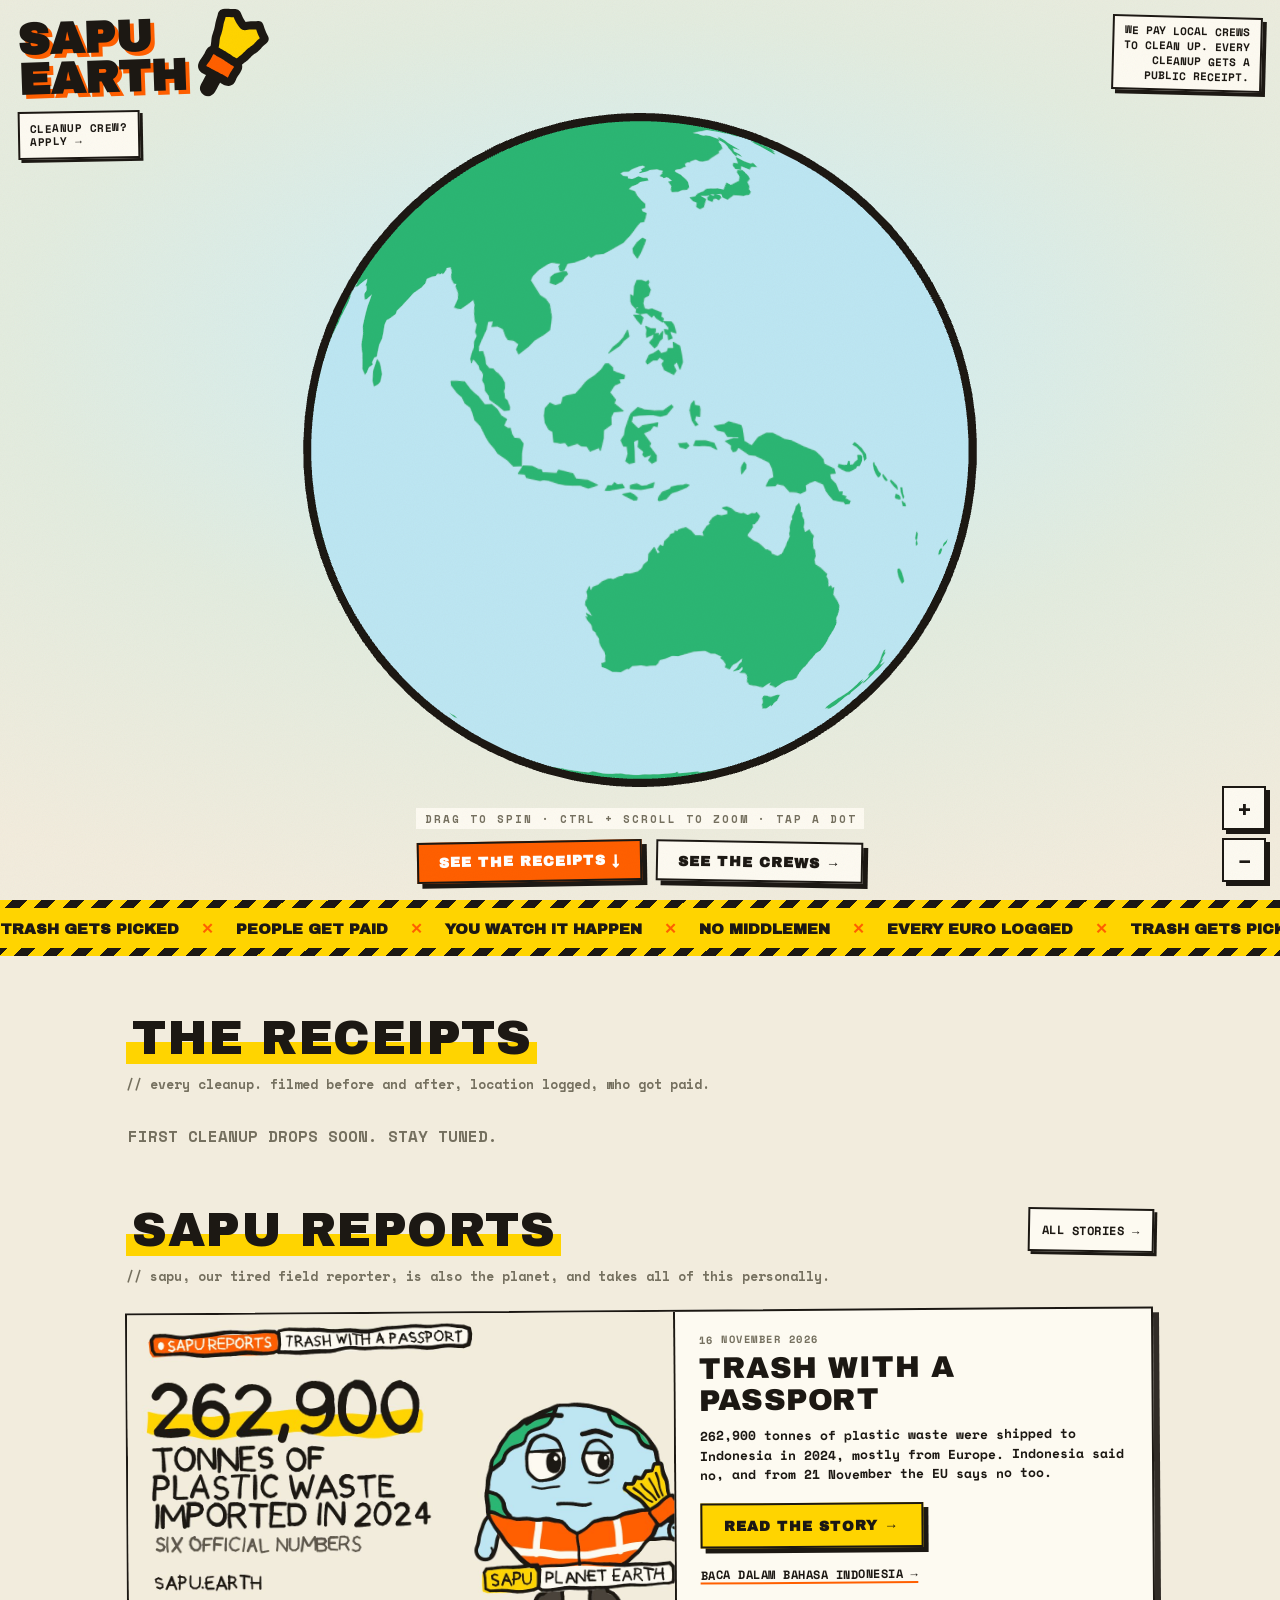
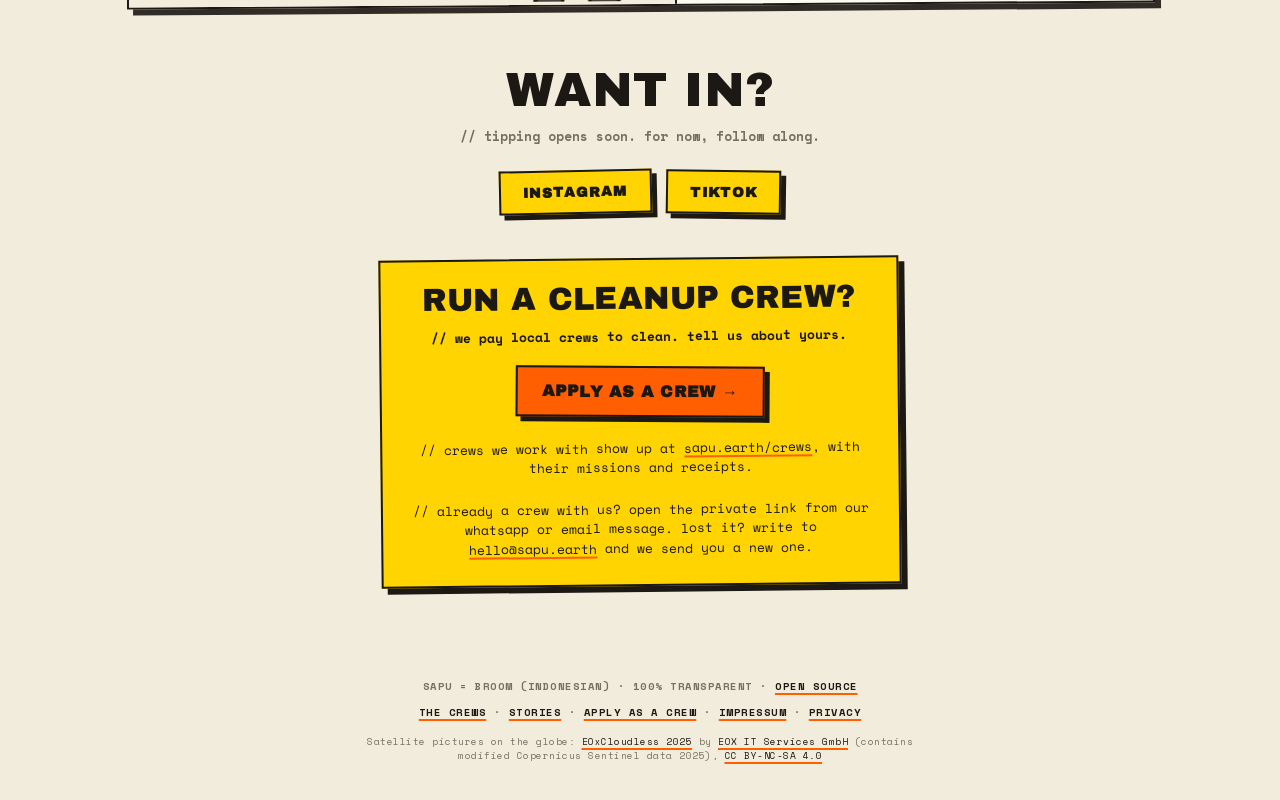
==== commit 54b892fd: "sapu.earth as of 2026-11-19 11:15 UTC" ====
--- a/index.html
+++ b/index.html
@@ -150,7 +150,9 @@
 </main>
 
 <footer>
-  <p>SAPU = BROOM (INDONESIAN) · 100% TRANSPARENT</p>
+  <!-- OPEN SOURCE: the public copy of this code (Marcus said 'Yes, add it' on 2026-11-19); the no-break spaces keep
+       100% TRANSPARENT and OPEN SOURCE whole, so a phone breaks the line after (INDONESIAN) -->
+  <p>SAPU = BROOM (INDONESIAN) · 100%&nbsp;TRANSPARENT · <a href="https://github.com/marcus-pousette/sapu-earth" rel="noopener">OPEN&nbsp;SOURCE</a></p>
   <p class="foot-apply"><a href="/crews">THE CREWS</a><span id="footMissions" hidden> · <a href="/missions">THE MISSIONS</a></span> · <a href="/stories/">STORIES</a> · <a href="/apply/">APPLY AS A CREW</a> · <a href="/impressum/">IMPRESSUM</a> · <a href="/impressum/#privacy">PRIVACY</a></p>
   <p class="foot-credit" id="credits">Satellite pictures on the globe: <a href="https://cloudless.eox.at" rel="noopener" target="_blank">EOxCloudless 2025</a> by <a href="https://maps.eox.at" rel="noopener" target="_blank">EOX IT Services GmbH</a> (contains modified Copernicus Sentinel data 2025), <a href="https://creativecommons.org/licenses/by-nc-sa/4.0/" rel="noopener" target="_blank">CC BY-NC-SA 4.0</a></p>
 </footer>
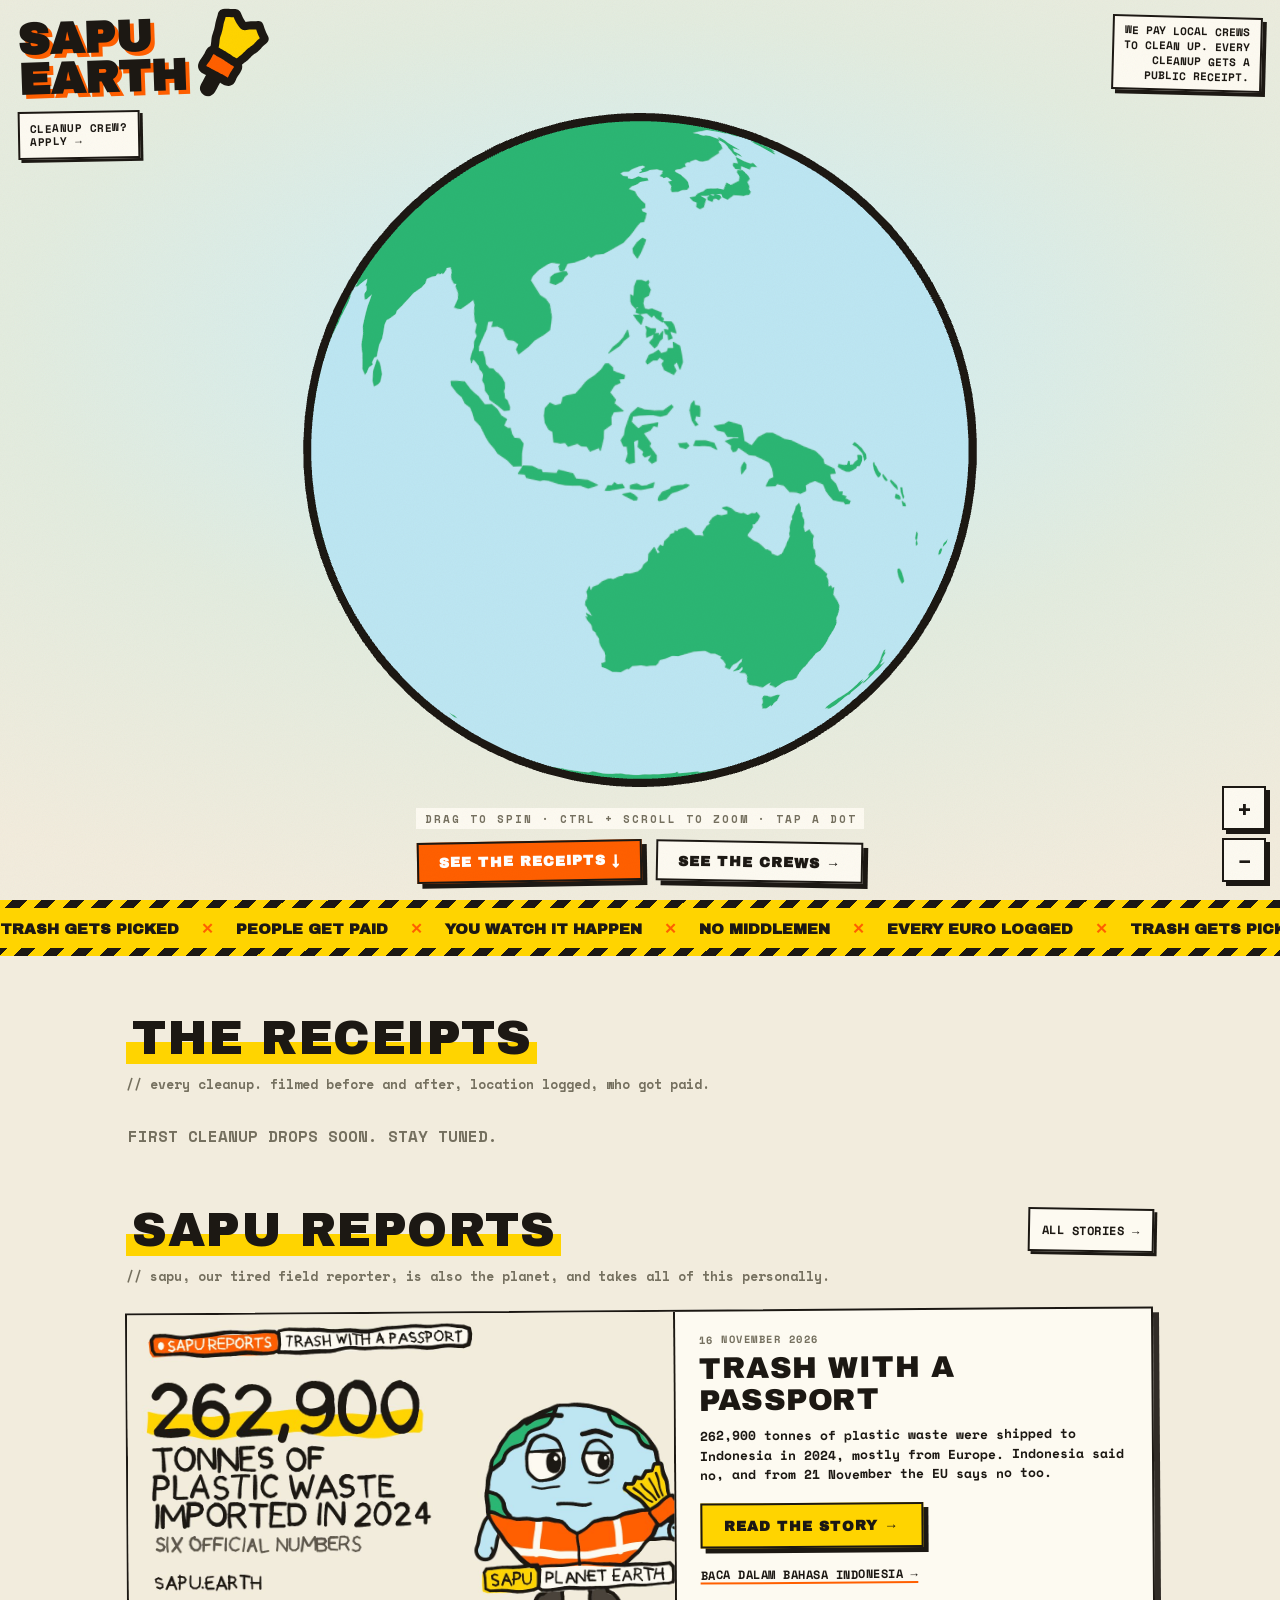
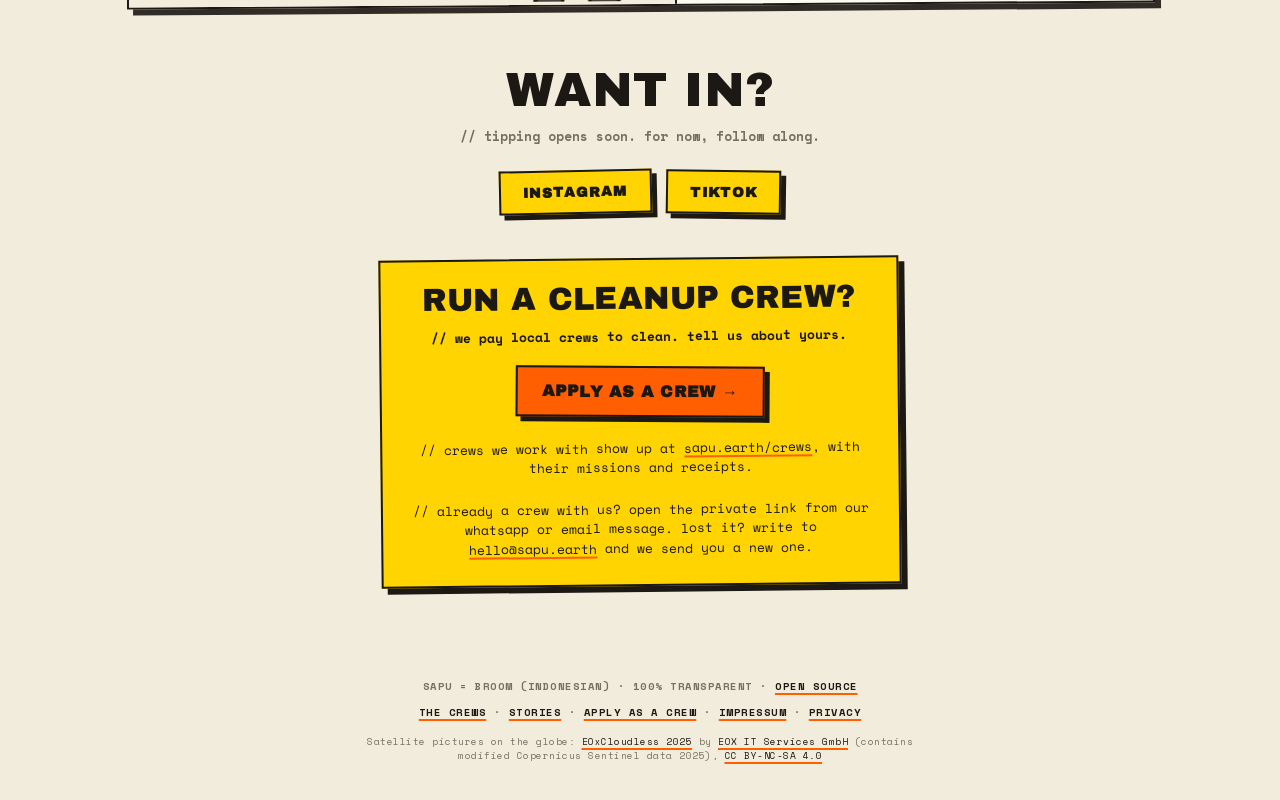
==== commit dca60718: "sapu.earth as of 2026-11-19 16:39 UTC" ====
--- a/index.html
+++ b/index.html
@@ -55,7 +55,7 @@
     <div class="legend" id="legend" hidden>
       <span id="lgOpen"><i class="mpin-tag mpin-open"><svg class="gl" viewBox="0 0 16 16" aria-hidden="true"><path d="M5 7h6c2 1.5 2.6 4.5 1.4 6.6-.5.8-1.2 1.2-2 1.2H5.6c-.8 0-1.5-.4-2-1.2C2.4 11.5 3 8.5 5 7z"/><path d="M6.6 7l.7-2h1.4l.7 2M7.3 5L5.6 3M8.7 5l1.7-2" fill="none" stroke="currentColor" stroke-width="1.6" stroke-linecap="round" stroke-linejoin="round"/></svg>#</i>OPEN</span>
       <span id="lgFunded"><i class="mpin-tag mpin-funded"><svg class="gl" viewBox="0 0 16 16" aria-hidden="true"><g transform="rotate(35 8 8)"><rect x="7.1" y=".6" width="1.8" height="8.2" rx=".9"/><path fill-rule="evenodd" d="M5.4 8.2h5.2l1.8 6.2H3.6zM5.2 9.9h5.6v.9H5.2z"/></g></svg>#</i>FUNDED</span>
-      <span id="lgDot"><i class="lg-dot"></i>CLEANED</span>
+      <span id="lgCleaned"><i class="cslip"><svg class="gl" viewBox="0 0 16 16" aria-hidden="true"><rect width="16" height="16" rx="3" fill="#007a3d"/><path d="M3.9 8.4l2.9 2.9 5.4-6.1" fill="none" stroke="#fdfaf1" stroke-width="2.4" stroke-linecap="round" stroke-linejoin="round"/></svg>KG<i class="cslip-edge"></i></i>CLEANED</span>
     </div>
     <!-- The stats count approved receipts only. They stay hidden until there is one to count (site/app.js, stats), so the
          first screen never says 0 KG REMOVED next to a funded mission; a failed load shows ? instead (Marcus said 'Yes,
--- a/site/styles.css
+++ b/site/styles.css
@@ -501,7 +501,8 @@
 }
 
 /* ===== mission pins + legend ===== */
-/* open = hazard yellow tag, funded = ink tag with a paper rim, cleaned = safety green dot on a white rim */
+/* open = hazard yellow tag, funded = ink tag with a paper rim, cleaned = safety green dot on a white rim with its
+   receipt hanging below it (.cslip) */
 /* site/app.js (TAG_H, PTR, tagW) assumes this box and its 6px pointer. Keep them in sync. */
 .mpin-tag {
   font-family: var(--font-mono); font-size: 11px; font-weight: 700; font-style: normal;
@@ -569,6 +570,66 @@
 @media (hover: hover) {
   .mpin .mpin-tag:hover { transform: translateX(-50%) rotate(0) scale(1.12); }
   .mpin-tag:hover + .mtip { display: block; }
+  .cslip:hover + .mtip { display: block; }
+}
+
+/* A cleaned spot (site/app.js, cleanPin): its receipt, a paper slip with a checked box and the kilograms, hangs below the
+   spot from its dot on a little ink pointer, where a mission's tag stands above its spot on its own, so at one place the
+   two never cover each other. Bigger words than a tag's: it is what got done. The same slip, smaller, is the legend's
+   CLEANED, a row's mark in the pick-one list and on /missions. site/app.js (SLIP_H, EDGE, slipW) assumes this box and
+   its edge. Keep them in sync. */
+.cslip {
+  position: relative; display: inline-block;
+  font-family: var(--font-mono); font-size: 12px; font-weight: 700; font-style: normal;
+  line-height: 1; letter-spacing: .5px; white-space: nowrap;
+  padding: 4px 6px 2px 4px; color: var(--ink); background: var(--paper);
+  border: 2px solid var(--ink); border-bottom: 0; box-shadow: 2px 2px 0 var(--ink);
+}
+.cslip .gl { display: inline-block; width: 1.1em; height: 1.1em; vertical-align: -.22em; margin-right: 4px; }
+/* the torn edge of a receipt: a row of teeth, each outlined in ink, as many whole ones as fit the slip's width */
+.cslip-edge {
+  position: absolute; left: -2px; right: -2px; top: 100%; height: 4px;
+  background: url("data:image/svg+xml,%3Csvg xmlns='http://www.w3.org/2000/svg' width='8' height='4' viewBox='0 0 8 4'%3E%3Cpath d='M0 .65L4 3.35L8 .65' fill='%23fdfaf1' stroke='%231c1813' stroke-width='1.3'/%3E%3C/svg%3E") 0 0 / 8px 4px;
+  background-repeat: round no-repeat;
+}
+/* On the globe it hangs from the spot: --hang is how far the spot's dot reaches below it on screen (site/app.js, satDraw),
+   and the pointer starts 1 px under that. It turns about the spot, so its swing keeps the pointer on the dot. */
+.mpin .cslip {
+  position: absolute; left: 0; top: calc(var(--hang, 7px) + 7px);
+  transform: translateX(-50%) rotate(-2deg); transform-origin: 50% calc(-7px - var(--hang, 7px));
+  pointer-events: auto; cursor: pointer;
+  transition: opacity .15s ease;
+}
+.mpin .cslip::after {
+  content: ""; position: absolute; left: 50%; bottom: calc(100% + 2px); margin-left: -5px;
+  border: 5px solid transparent; border-bottom: 6px solid var(--ink); border-top: 0;
+}
+/* the tap target, as a tag's: at least 44 by 44 px, centred on the slip, as wide as the slip */
+.mpin .cslip::before {
+  content: ""; position: absolute; left: 50%; top: 50%;
+  width: max(44px, calc(100% + 1px)); height: 44px; transform: translate(-50%, -50%);
+}
+.mpin.mpin-off .cslip { opacity: 0; pointer-events: none; }
+/* its preview hangs under it */
+.ctip { bottom: auto; top: calc(var(--hang, 7px) + 36px); }
+/* The first time a slip shows it swings on its pin and settles, as if just hung there; a mouse that comes onto it swings
+   it once more (site/app.js sets the class and takes it off at animationend). Not for a visitor who asked for less
+   motion (below). */
+.mpin .cslip.cslip-in { animation: cslip-in 1.3s ease-in-out; }
+.mpin .cslip.cslip-swing { animation: cslip-swing .8s ease-in-out; }
+@keyframes cslip-in {
+  0% { transform: translateX(-50%) rotate(-28deg); }
+  28% { transform: translateX(-50%) rotate(13deg); }
+  52% { transform: translateX(-50%) rotate(-9deg); }
+  72% { transform: translateX(-50%) rotate(3deg); }
+  88% { transform: translateX(-50%) rotate(-4deg); }
+  100% { transform: translateX(-50%) rotate(-2deg); }
+}
+@keyframes cslip-swing {
+  0%, 100% { transform: translateX(-50%) rotate(-2deg); }
+  30% { transform: translateX(-50%) rotate(7deg); }
+  60% { transform: translateX(-50%) rotate(-6deg); }
+  85% { transform: translateX(-50%) rotate(1deg); }
 }
 
 .legend {
@@ -582,10 +643,10 @@
 .legend span[hidden] { display: none; }
 .legend .mpin-tag { font-size: 9px; padding: 2px 4px 1px; box-shadow: 1px 1px 0 var(--ink); }
 .legend .mpin-funded { border-color: var(--ink); }
-.lg-dot {
-  width: 12px; height: 12px; border-radius: 50%; margin: 0 4px;
-  background: var(--clean); box-shadow: 0 0 0 2px #fff, 0 0 0 3.5px var(--ink), 1.5px 1.5px 0 3.5px var(--ink);
-}
+/* CLEANED: the slip, small, its torn edge inside the legend's line */
+.legend .cslip { font-size: 9px; padding: 2px 4px 1px 2px; box-shadow: 1px 1px 0 var(--ink); margin-bottom: 3px; }
+.legend .cslip .gl { margin-right: 3px; }
+.legend .cslip-edge { height: 3px; background-size: 6px 3px; }
 
 /* ===== post lightbox ===== */
 body.post-open { overflow: hidden; }
@@ -625,7 +686,11 @@
 .post-clips { display: flex; flex-wrap: wrap; gap: 8px; padding: 10px 14px 0; }
 .post-clips a { font-size: 11px; font-weight: 700; color: var(--hivis); }
 .post-actions { display: flex; flex-wrap: wrap; justify-content: center; gap: 10px; padding: 8px 14px 2px; }
-.post-media .pm-video video { width: 100%; max-height: 520px; display: block; background: #000; }
+/* A post's player has a fixed height, never the clip's own shape: a receipt's videos load their size only when they come
+   near the view (lazyVideos in site/app.js), and WebKit (every iPhone browser) has no scroll anchoring, so a player that
+   grew above the reader pushed the receipt down the screen by up to 343 px. A phone's upright clip fills it on a screen
+   330 px wide or more; a wide clip gets black bars above and below (the video's own object-fit: contain). */
+.post-media .pm-video video { width: 100%; height: 520px; display: block; background: #000; }
 /* a video's tag is a caption above the player, so it never covers the player's controls (site/app.js videoBox) */
 .post-media .pm-video .tag { position: static; display: inline-block; margin: 8px 10px 6px; }
 .post-notes { font-size: 12px; line-height: 1.45; padding: 8px 14px 0; overflow-wrap: anywhere; white-space: pre-wrap; }
@@ -688,8 +753,9 @@
 .mch button:hover b, .mch button:focus-visible b { text-decoration: underline; text-decoration-color: var(--hivis); text-decoration-thickness: 2px; }
 .mch .mpin-tag { flex: none; min-width: 36px; text-align: center; }
 .mch .mpin-funded { border-color: var(--ink); }
-/* the same list for receipt dots that sit too close together for a finger */
-.mch .rdot { flex: none; width: 14px; height: 14px; margin: 0 11px; border-radius: 50%; background: var(--clean); box-shadow: 0 0 0 2px #fff, 0 0 0 3.5px var(--ink), 1.5px 1.5px 0 3.5px var(--ink); }
+/* the same list for receipts: dots that sit too close together for a finger, or a slip that stands for several; each row
+   with its receipt's slip */
+.mch .cslip { flex: none; min-width: 36px; margin-bottom: 4px; }
 .mch-more { padding: 0 16px 14px; font-size: 10px; font-weight: 700; letter-spacing: 1px; color: var(--dim); }
 .post-task { font-size: 12px; line-height: 1.45; padding: 8px 14px 0; overflow-wrap: anywhere; white-space: pre-wrap; }
 .post-task span { display: block; font-size: 10px; font-weight: 700; letter-spacing: 2px; color: var(--dim); }
@@ -809,6 +875,7 @@
 @media (prefers-reduced-motion: reduce) {
   .ticker-track { animation: none; }
   html { scroll-behavior: auto; }
-  .mpin .mpin-tag, .wheel-hint, .sat-tile, .sat-btn, .crew-link, .tag-demo, .pitch, .tap-hint, .legend, .stats, .scroll-cue { transition: none; }
+  .mpin .mpin-tag, .mpin .cslip, .wheel-hint, .sat-tile, .sat-btn, .crew-link, .tag-demo, .pitch, .tap-hint, .legend, .stats, .scroll-cue { transition: none; }
   .mpin .mpin-tag.mpin-sweep { animation: none; }
-}
+  .mpin .cslip.cslip-in, .mpin .cslip.cslip-swing { animation: none; }
+}
